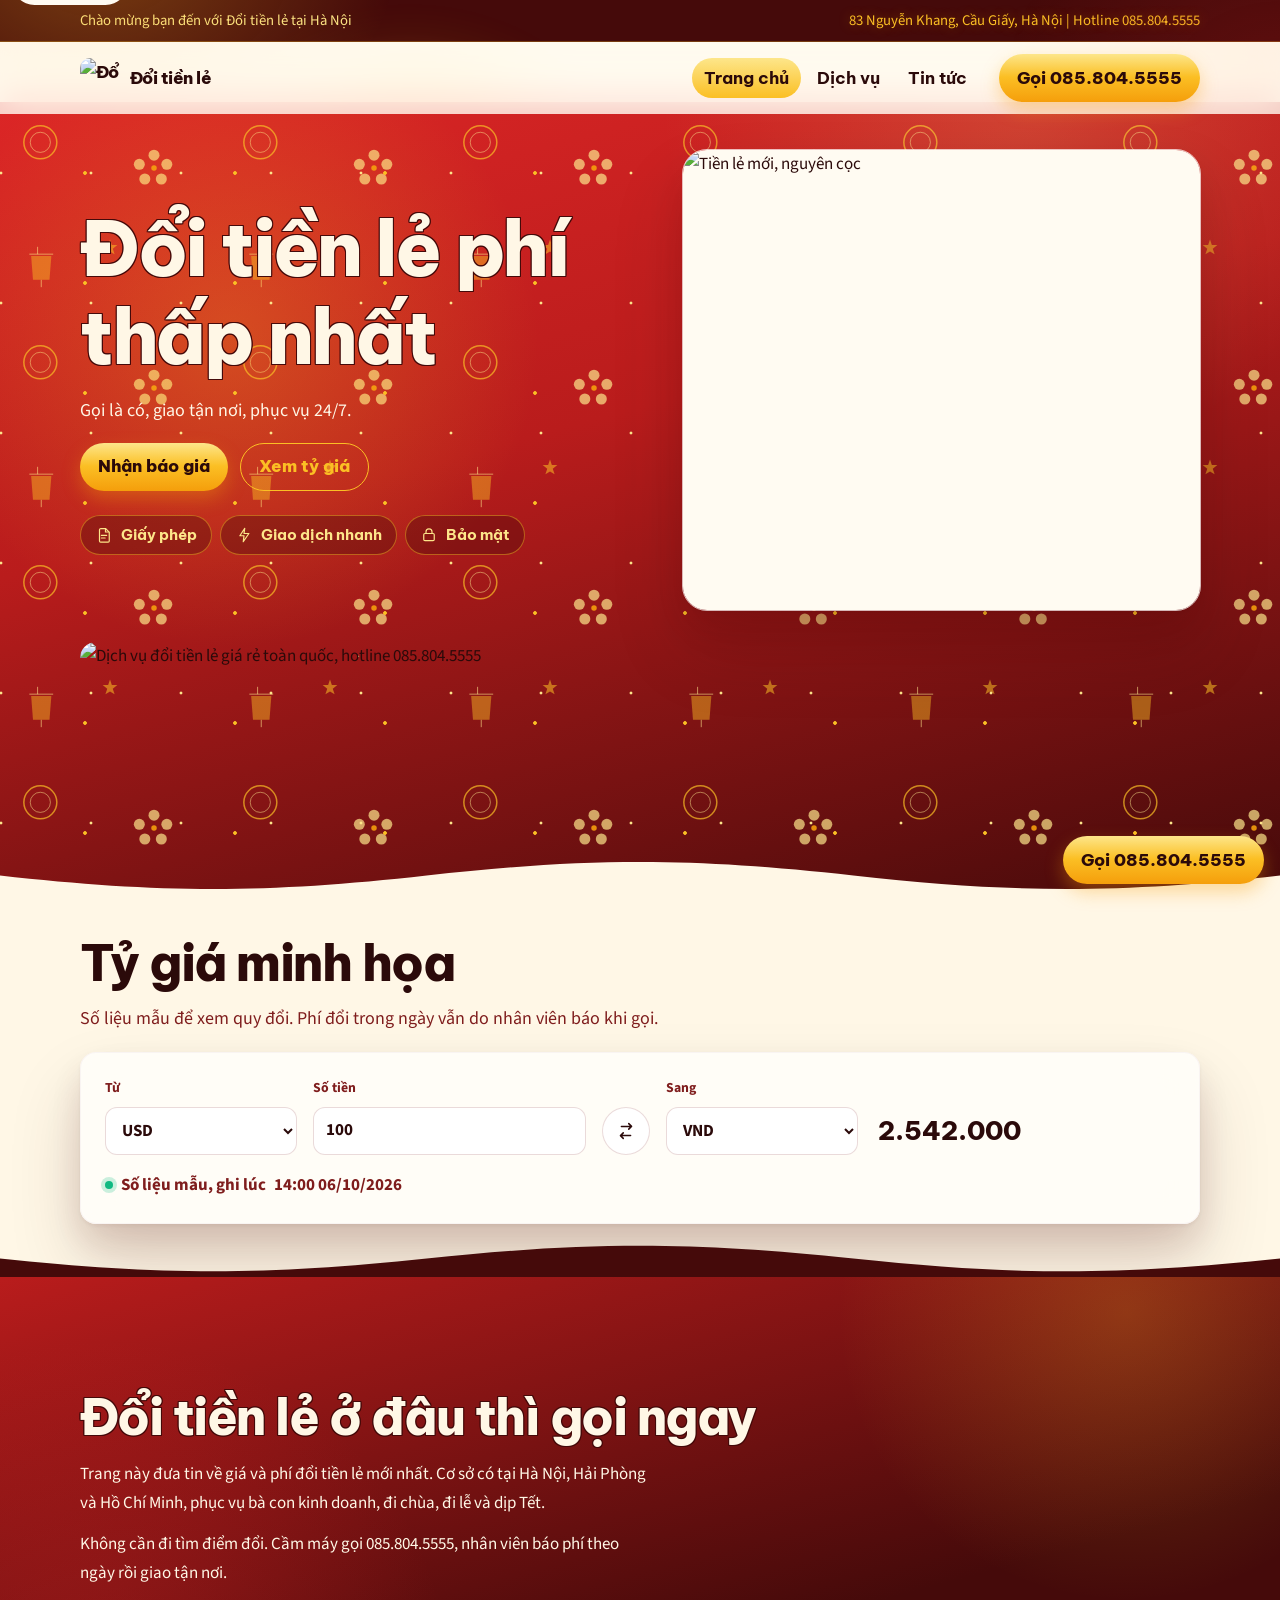
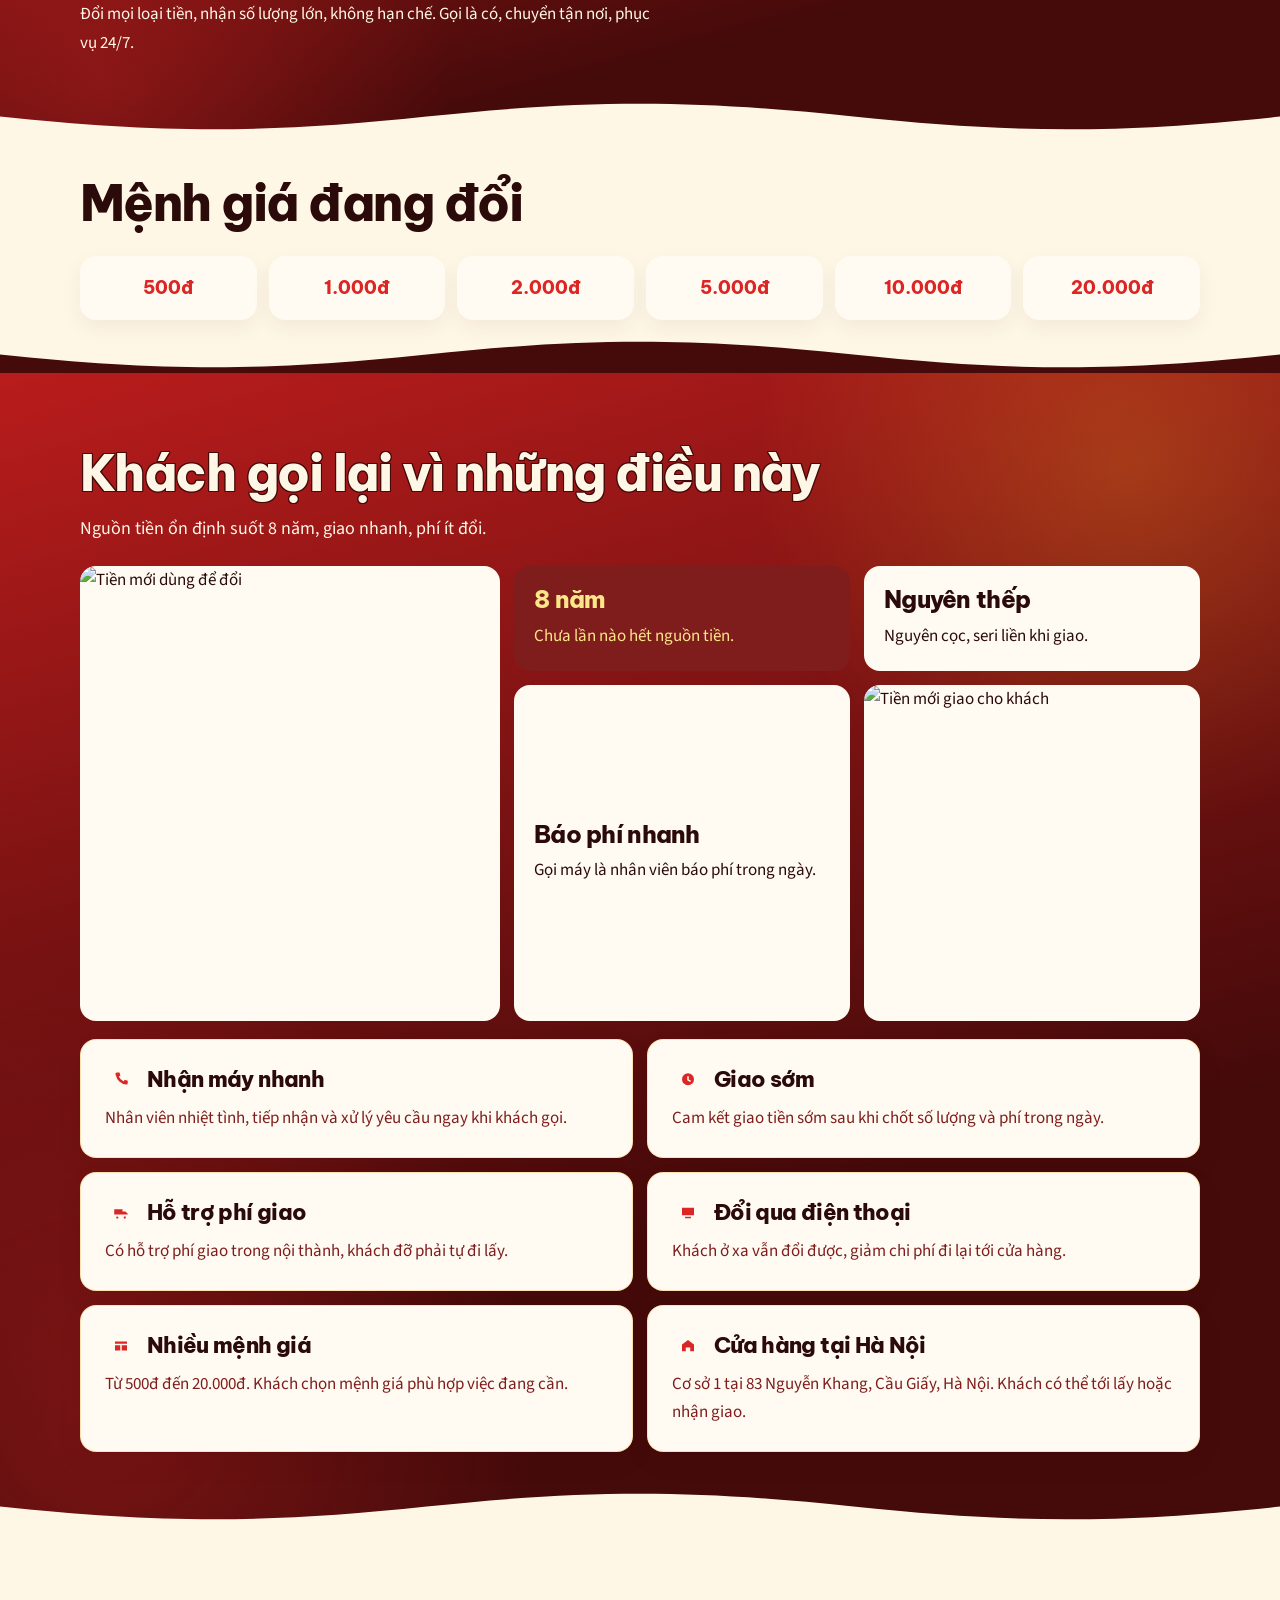
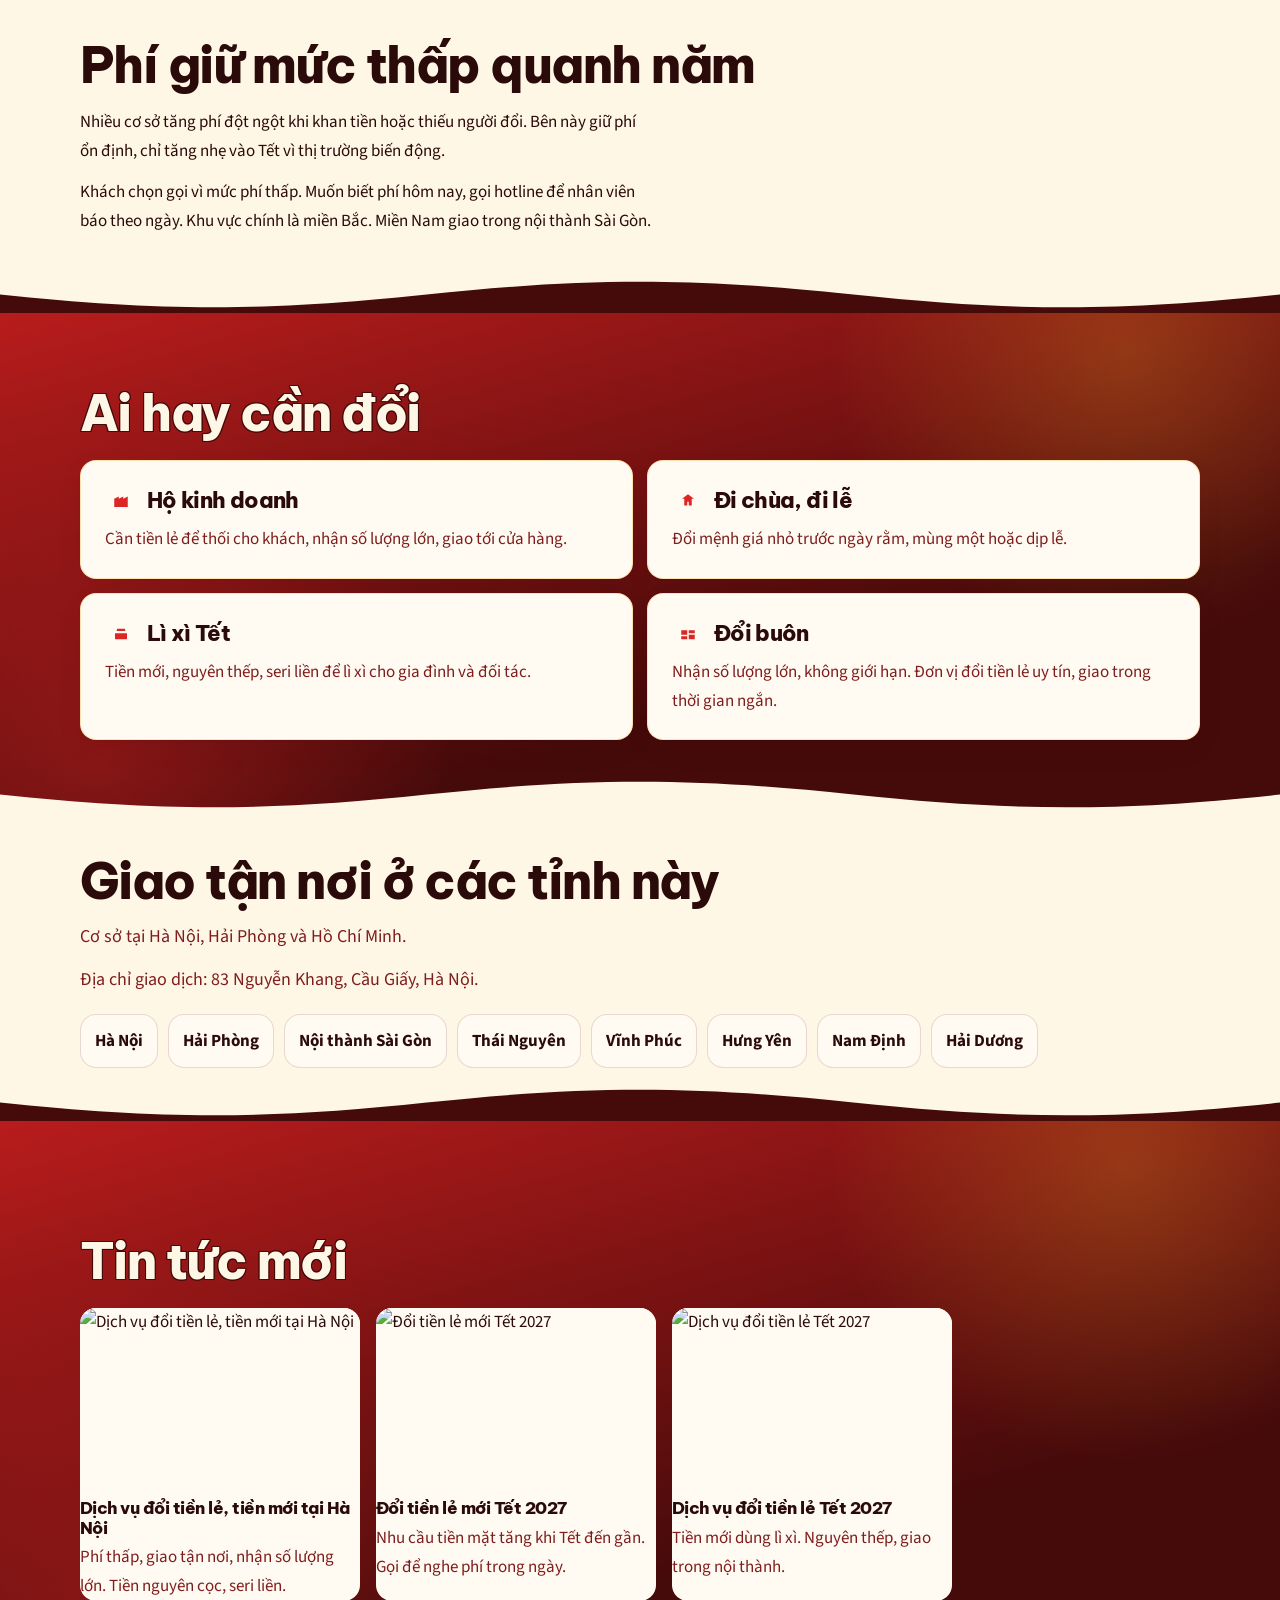
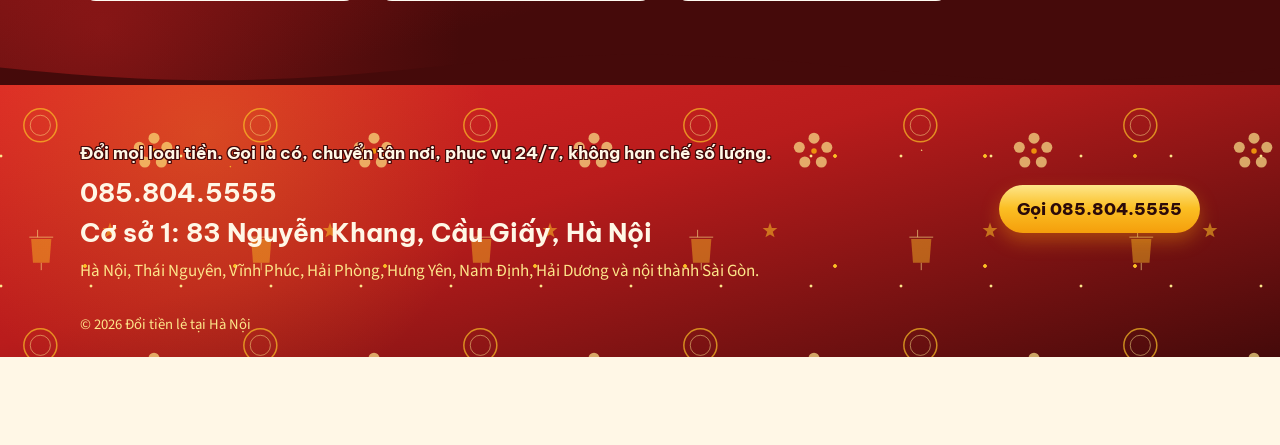
==== doitienle-theme/preview/index.html @ 13eedef1 "Publish a static demo that Vercel can open from the site root. Keep the current theme and drop old p" ====
<!DOCTYPE html>
<html lang="vi">
<head>
	<meta charset="UTF-8">
	<meta name="viewport" content="width=device-width, initial-scale=1">
	<title>Đổi tiền lẻ phí thấp nhất</title>
	<link rel="icon" href="https://doitienle.com/wp-content/uploads/cropped-doitienletaihaiphong-32x32.jpg">
	<link rel="stylesheet" href="../assets/css/main.css?v=16">
	<link rel="stylesheet" href="https://fonts.googleapis.com/css2?family=Be+Vietnam+Pro:wght@600;700;800&family=Source+Sans+3:wght@400;600;700&display=swap">
</head>
<body>
<a class="skip" href="#noi-dung">Đến nội dung</a>
<div class="glow" aria-hidden="true"></div>
<div class="top-info">
	<div class="wrap">
		<span>Chào mừng bạn đến với Đổi tiền lẻ tại Hà Nội</span>
		<span>83 Nguyễn Khang, Cầu Giấy, Hà Nội | Hotline 085.804.5555</span>
	</div>
</div>
<header class="site-head">
	<div class="head-inner wrap">
		<a class="logo" href="index.html"><img src="https://doitienle.com/wp-content/uploads/cropped-doitienletaihaiphong-192x192.jpg" width="40" height="40" alt="Đổi tiền lẻ"><span aria-hidden="true">Đổi tiền lẻ</span></a>
		<button class="nav-toggle" type="button" aria-expanded="false" aria-controls="menu-chinh">Mục</button>
		<ul id="menu-chinh" class="menu">
			<li><a href="index.html" aria-current="page">Trang chủ</a></li>
			<li><a href="dich-vu.html">Dịch vụ</a></li>
			<li><a href="tin-tuc.html">Tin tức</a></li>
		</ul>
		<a class="btn head-call" href="tel:0858045555">Gọi 085.804.5555</a>
	</div>
</header>
<main id="noi-dung">
	<section class="hero wrap">
		<span class="spark" aria-hidden="true"></span>
		<div class="hero-copy">
			<h1 class="hero-in hero-in-1"><span class="hero-grad">Đổi tiền lẻ phí thấp nhất</span></h1>
			<p class="hero-in hero-in-2">Gọi là có, giao tận nơi, phục vụ 24/7.</p>
			<div class="hero-actions hero-in hero-in-3">
				<a class="btn" href="tel:0858045555">Nhận báo giá</a>
				<a class="btn btn-line" href="#ty-gia">Xem tỷ giá</a>
			</div>
			<ul class="trust-row hero-in hero-in-4">
				<li>
					<svg viewBox="0 0 24 24" aria-hidden="true"><path d="M7 3.5h7.2L19 8.2V20a1.5 1.5 0 0 1-1.5 1.5h-10A1.5 1.5 0 0 1 6 20V5A1.5 1.5 0 0 1 7.5 3.5H7z" fill="none" stroke="currentColor" stroke-width="1.6"/><path d="M14 3.8V8h4.2M8.5 12.5h7M8.5 16h5" fill="none" stroke="currentColor" stroke-width="1.6" stroke-linecap="round"/></svg>
					Giấy phép
				</li>
				<li>
					<svg viewBox="0 0 24 24" aria-hidden="true"><path d="M13 3 6.5 13H12l-1 8 7.5-11H12l1-7z" fill="none" stroke="currentColor" stroke-width="1.6" stroke-linejoin="round"/></svg>
					Giao dịch nhanh
				</li>
				<li>
					<svg viewBox="0 0 24 24" aria-hidden="true"><rect x="5" y="10" width="14" height="9.5" rx="1.6" fill="none" stroke="currentColor" stroke-width="1.6"/><path d="M8 10V7.8a4 4 0 0 1 8 0V10" fill="none" stroke="currentColor" stroke-width="1.6"/></svg>
					Bảo mật
				</li>
			</ul>
		</div>
		<div class="hero-photo">
			<img src="https://doitienle.com/wp-content/uploads/doi-tien-le.jpg" width="800" height="600" alt="Tiền lẻ mới, nguyên cọc">
		</div>
		<div class="brand-banner">
			<img src="https://doitienle.com/wp-content/uploads/banner.png" width="1100" height="200" alt="Dịch vụ đổi tiền lẻ giá rẻ toàn quốc, hotline 085.804.5555">
		</div>
	</section>
	<section class="band band-tight to-ink" id="ty-gia" aria-labelledby="tieu-de-ty-gia">
		<div class="wrap">
			<h2 id="tieu-de-ty-gia">Tỷ giá minh họa</h2>
			<p class="lede">Số liệu mẫu để xem quy đổi. Phí đổi trong ngày vẫn do nhân viên báo khi gọi.</p>
			<div class="rate-card" data-rate-widget>
				<label class="rate-field">
					<span>Từ</span>
					<select data-rate-from aria-label="Loại tiền nguồn"></select>
				</label>
				<label class="rate-field">
					<span>Số tiền</span>
					<input data-rate-amount inputmode="decimal" value="100" autocomplete="off">
				</label>
				<button class="rate-swap" type="button" data-rate-swap aria-label="Hoán đổi chiều">
					<svg viewBox="0 0 24 24" aria-hidden="true"><path d="M7 7h11M15 4l3 3-3 3M17 17H6M9 14l-3 3 3 3" fill="none" stroke="currentColor" stroke-width="1.7" stroke-linecap="round" stroke-linejoin="round"/></svg>
				</button>
				<label class="rate-field">
					<span>Sang</span>
					<select data-rate-to aria-label="Loại tiền đích"></select>
				</label>
				<p class="rate-result" data-rate-result aria-live="polite">0</p>
				<p class="rate-meta">
					<span class="rate-dot" aria-hidden="true"></span>
					Số liệu mẫu, ghi lúc <time data-rate-time></time>
				</p>
			</div>
		</div>
	</section>
	<section class="band band-ink band-loose to-cream">
		<div class="wrap">
			<h2>Đổi tiền lẻ ở đâu thì gọi ngay</h2>
			<div class="info">
				<p>Trang này đưa tin về giá và phí đổi tiền lẻ mới nhất. Cơ sở có tại Hà Nội, Hải Phòng và Hồ Chí Minh, phục vụ bà con kinh doanh, đi chùa, đi lễ và dịp Tết.</p>
				<p>Không cần đi tìm điểm đổi. Cầm máy gọi 085.804.5555, nhân viên báo phí theo ngày rồi giao tận nơi.</p>
				<p>Đổi mọi loại tiền, nhận số lượng lớn, không hạn chế. Gọi là có, chuyển tận nơi, phục vụ 24/7.</p>
			</div>
		</div>
	</section>
	<section class="band band-tight to-ink" aria-labelledby="menh-gia">
		<div class="wrap">
			<h2 id="menh-gia">Mệnh giá đang đổi</h2>
			<div class="denom-row">
				<span class="chip">500đ</span>
				<span class="chip">1.000đ</span>
				<span class="chip">2.000đ</span>
				<span class="chip">5.000đ</span>
				<span class="chip">10.000đ</span>
				<span class="chip">20.000đ</span>
			</div>
		</div>
	</section>
	<section class="band band-ink to-cream">
		<div class="wrap">
			<h2>Khách gọi lại vì những điều này</h2>
			<p class="lede">Nguồn tiền ổn định suốt 8 năm, giao nhanh, phí ít đổi.</p>
			<div class="bento rise">
				<div class="tile tile-photo photo"><img src="https://doitienle.com/wp-content/uploads/1231321-1024x756.png" width="1024" height="756" alt="Tiền mới dùng để đổi"></div>
				<article class="tile tile-accent fact-a"><h3><span data-count="8">8</span> năm</h3><p>Chưa lần nào hết nguồn tiền.</p></article>
				<article class="tile fact-b"><h3>Nguyên thếp</h3><p>Nguyên cọc, seri liền khi giao.</p></article>
				<article class="tile fact-c"><h3>Báo phí nhanh</h3><p>Gọi máy là nhân viên báo phí trong ngày.</p></article>
				<div class="tile tile-photo shot"><img src="https://doitienle.com/wp-content/uploads/1.jpg" width="540" height="540" alt="Tiền mới giao cho khách"></div>
			</div>
			<div class="note-grid marks-a">
				<article>
					<h3>Nhận máy nhanh</h3>
					<p>Nhân viên nhiệt tình, tiếp nhận và xử lý yêu cầu ngay khi khách gọi.</p>
				</article>
				<article>
					<h3>Giao sớm</h3>
					<p>Cam kết giao tiền sớm sau khi chốt số lượng và phí trong ngày.</p>
				</article>
				<article>
					<h3>Hỗ trợ phí giao</h3>
					<p>Có hỗ trợ phí giao trong nội thành, khách đỡ phải tự đi lấy.</p>
				</article>
				<article>
					<h3>Đổi qua điện thoại</h3>
					<p>Khách ở xa vẫn đổi được, giảm chi phí đi lại tới cửa hàng.</p>
				</article>
				<article>
					<h3>Nhiều mệnh giá</h3>
					<p>Từ 500đ đến 20.000đ. Khách chọn mệnh giá phù hợp việc đang cần.</p>
				</article>
				<article>
					<h3>Cửa hàng tại Hà Nội</h3>
					<p>Cơ sở 1 tại 83 Nguyễn Khang, Cầu Giấy, Hà Nội. Khách có thể tới lấy hoặc nhận giao.</p>
				</article>
			</div>
		</div>
	</section>
	<section class="band band-loose to-ink">
		<div class="wrap">
			<h2>Phí giữ mức thấp quanh năm</h2>
			<div class="info">
				<p>Nhiều cơ sở tăng phí đột ngột khi khan tiền hoặc thiếu người đổi. Bên này giữ phí ổn định, chỉ tăng nhẹ vào Tết vì thị trường biến động.</p>
				<p>Khách chọn gọi vì mức phí thấp. Muốn biết phí hôm nay, gọi hotline để nhân viên báo theo ngày. Khu vực chính là miền Bắc. Miền Nam giao trong nội thành Sài Gòn.</p>
			</div>
		</div>
	</section>
	<section class="band band-ink to-cream">
		<div class="wrap">
			<h2>Ai hay cần đổi</h2>
			<div class="note-grid marks-b">
				<article>
					<h3>Hộ kinh doanh</h3>
					<p>Cần tiền lẻ để thối cho khách, nhận số lượng lớn, giao tới cửa hàng.</p>
				</article>
				<article>
					<h3>Đi chùa, đi lễ</h3>
					<p>Đổi mệnh giá nhỏ trước ngày rằm, mùng một hoặc dịp lễ.</p>
				</article>
				<article>
					<h3>Lì xì Tết</h3>
					<p>Tiền mới, nguyên thếp, seri liền để lì xì cho gia đình và đối tác.</p>
				</article>
				<article>
					<h3>Đổi buôn</h3>
					<p>Nhận số lượng lớn, không giới hạn. Đơn vị đổi tiền lẻ uy tín, giao trong thời gian ngắn.</p>
				</article>
			</div>
		</div>
	</section>
	<section class="band band-tight to-ink">
		<div class="wrap">
			<h2>Giao tận nơi ở các tỉnh này</h2>
			<p class="lede">Cơ sở tại Hà Nội, Hải Phòng và Hồ Chí Minh.</p>
			<p class="lede">Địa chỉ giao dịch: 83 Nguyễn Khang, Cầu Giấy, Hà Nội.</p>
			<div class="places rise">
				<span>Hà Nội</span><span>Hải Phòng</span><span>Nội thành Sài Gòn</span><span>Thái Nguyên</span><span>Vĩnh Phúc</span><span>Hưng Yên</span><span>Nam Định</span><span>Hải Dương</span>
			</div>
		</div>
	</section>
	<section class="band band-ink band-loose to-ink">
		<div class="wrap">
			<h2>Tin tức mới</h2>
			<div class="rail">
				<article class="story rise"><a class="story-hit" href="tin-tuc.html"><img src="https://doitienle.com/wp-content/uploads/1.jpg" alt="Dịch vụ đổi tiền lẻ, tiền mới tại Hà Nội"><div><h3>Dịch vụ đổi tiền lẻ, tiền mới tại Hà Nội</h3><p class="clamp">Phí thấp, giao tận nơi, nhận số lượng lớn. Tiền nguyên cọc, seri liền.</p></div></a></article>
				<article class="story rise"><a class="story-hit" href="tin-tuc.html"><img src="https://doitienle.com/wp-content/uploads/1231321-1024x756.png" alt="Đổi tiền lẻ mới Tết 2027"><div><h3>Đổi tiền lẻ mới Tết 2027</h3><p class="clamp">Nhu cầu tiền mặt tăng khi Tết đến gần. Gọi để nghe phí trong ngày.</p></div></a></article>
				<article class="story rise"><a class="story-hit" href="tin-tuc.html"><img src="https://doitienle.com/wp-content/uploads/471497846_122205551258080823_4124625874548649458_n.jpg" alt="Dịch vụ đổi tiền lẻ Tết 2027"><div><h3>Dịch vụ đổi tiền lẻ Tết 2027</h3><p class="clamp">Tiền mới dùng lì xì. Nguyên thếp, giao trong nội thành.</p></div></a></article>
			</div>
		</div>
	</section>
</main>
<footer class="site-foot">
	<span class="spark" aria-hidden="true"></span>
	<div class="wrap foot-grid">
		<div>
			<p class="foot-lead">Đổi mọi loại tiền. Gọi là có, chuyển tận nơi, phục vụ 24/7, không hạn chế số lượng.</p>
			<a class="contact-mark" href="tel:0858045555">085.804.5555</a>
			<p class="contact-mark">Cơ sở 1: 83 Nguyễn Khang, Cầu Giấy, Hà Nội</p>
			<p>Hà Nội, Thái Nguyên, Vĩnh Phúc, Hải Phòng, Hưng Yên, Nam Định, Hải Dương và nội thành Sài Gòn.</p>
		</div>
		<a class="btn" href="tel:0858045555">Gọi 085.804.5555</a>
	</div>
	<p class="copy wrap">© 2026 Đổi tiền lẻ tại Hà Nội</p>
</footer>
<a class="btn dock" href="tel:0858045555">Gọi 085.804.5555</a>
<script src="../assets/js/rates-mock.js?v=10"></script>
<script src="../assets/js/rates.js?v=10"></script>
<script src="../assets/js/theme.js?v=7"></script>
</body>
</html>
---- doitienle-theme/assets/css/main.css ----
/* Frosted header uses a web glass approximation, not Apple Liquid Glass. */
:root {
  --red: #DC2626;
  --red-dark: #B91C1C;
  --red-deep: #7F1D1D;
  --red-night: #450A0A;
  --gold-soft: #FDE68A;
  --gold: #FBBF24;
  --gold-deep: #F59E0B;
  --cream: #FFF7E6;
  --paper: #FFFBF2;
  --ink: #2B0A0A;
  --ok: #10B981;
  --bg: var(--cream);
  --bg-tint: var(--paper);
  --surface: var(--paper);
  --muted: var(--red-deep);
  --line: rgba(127, 29, 29, 0.16);
  --accent: var(--red);
  --accent-ink: var(--ink);
  --shadow: 0 1px 2px rgba(69, 10, 10, 0.06), 0 10px 24px rgba(69, 10, 10, 0.08);
  --shadow-lg: 0 2px 4px rgba(69, 10, 10, 0.06), 0 18px 36px rgba(69, 10, 10, 0.12), 0 40px 72px rgba(69, 10, 10, 0.16);
  --radius: 16px;
  --header: 72px;
  --sans: "Source Sans 3", "Segoe UI", sans-serif;
  --display: "Be Vietnam Pro", "Segoe UI", sans-serif;
  --motif: url("data:image/svg+xml,%3Csvg xmlns='http://www.w3.org/2000/svg' width='240' height='240' fill='none'%3E%3Ccircle cx='44' cy='44' r='18' stroke='%23FBBF24' stroke-opacity='.7' stroke-width='1.6'/%3E%3Ccircle cx='44' cy='44' r='11' stroke='%23FDE68A' stroke-opacity='.55'/%3E%3Ccircle cx='168' cy='58' r='6' fill='%23FDE68A' fill-opacity='.7'/%3E%3Ccircle cx='182' cy='68' r='6' fill='%23FDE68A' fill-opacity='.7'/%3E%3Ccircle cx='176' cy='84' r='6' fill='%23FDE68A' fill-opacity='.7'/%3E%3Ccircle cx='158' cy='84' r='6' fill='%23FDE68A' fill-opacity='.7'/%3E%3Ccircle cx='152' cy='68' r='6' fill='%23FDE68A' fill-opacity='.7'/%3E%3Ccircle cx='168' cy='72' r='3' fill='%23F59E0B' fill-opacity='.9'/%3E%3Cpath d='M34 168h22l-2 26H36z' fill='%23FBBF24' fill-opacity='.45'/%3E%3Cpath d='M32 166h26M41 158v8M45 194v8' stroke='%23FDE68A' stroke-opacity='.65'/%3E%3Cpath d='M120 150l2 6h6l-5 4 2 6-5-3-5 3 2-6-5-4h6z' fill='%23FBBF24' fill-opacity='.55'/%3E%3C/svg%3E");
  color-scheme: light;
}

@property --ring {
  syntax: "<angle>";
  initial-value: 0deg;
  inherits: false;
}

* { box-sizing: border-box; }
html { scroll-behavior: smooth; color-scheme: light; background: var(--cream); overflow-x: clip; }
body {
  margin: 0;
  padding-bottom: calc(88px + env(safe-area-inset-bottom));
  background-color: var(--bg);
  background-image:
    radial-gradient(ellipse 70% 45% at 0% -10%, rgba(220, 38, 38, 0.16), transparent 55%),
    radial-gradient(ellipse 50% 40% at 100% 0%, rgba(251, 191, 36, 0.2), transparent 48%),
    radial-gradient(ellipse 40% 30% at 70% 100%, rgba(127, 29, 29, 0.08), transparent 45%);
  background-attachment: fixed;
  color: var(--ink);
  font-family: var(--sans);
  font-size: 1.0625rem;
  line-height: 1.7;
}
img { max-width: 100%; height: auto; }
a { color: inherit; text-decoration: none; }
button, a { -webkit-tap-highlight-color: transparent; }
:focus-visible { outline: 2px solid var(--accent); outline-offset: 3px; }
h1, h2, h3, .logo, .btn, .menu a { font-family: var(--display); }
h1, h2, h3 { line-height: 1.15; letter-spacing: -0.03em; }
h1 { margin: 0; font-size: clamp(2.75rem, 6.2vw, 4.75rem); font-weight: 800; }
h2 { margin: 0; font-size: clamp(2rem, 4vw, 3.15rem); font-weight: 800; }
h3 { margin: 0; font-size: 1.5rem; font-weight: 800; }
p { margin: 0; }

.skip {
  position: absolute;
  left: 12px;
  top: -40px;
  z-index: 40;
  background: var(--surface);
  color: var(--ink);
  padding: 8px 12px;
  border-radius: 999px;
}
.skip:focus { top: 12px; }

.glow {
  position: fixed;
  inset: 0;
  z-index: 0;
  pointer-events: none;
  background:
    radial-gradient(420px 280px at 8% -4%, rgba(251, 191, 36, 0.28), transparent 70%),
    radial-gradient(380px 260px at 100% 8%, rgba(220, 38, 38, 0.16), transparent 72%);
}
.glow::after {
  content: "";
  position: absolute;
  width: 360px;
  height: 360px;
  left: 18%;
  top: 72px;
  border-radius: 50%;
  background: rgba(251, 191, 36, 0.35);
  filter: blur(36px);
  opacity: 0.85;
}

.wrap {
  width: min(1120px, calc(100% - 32px));
  margin-inline: auto;
}
main, .site-foot { position: relative; z-index: 1; }

.top-info {
  background: var(--red-night);
  border-bottom: 1px solid rgba(251, 191, 36, 0.28);
  color: var(--gold-soft);
  font-size: 0.92rem;
}
.top-info span:last-child { color: var(--gold); text-shadow: 0 0 12px rgba(251, 191, 36, 0.35); }
.top-info .wrap {
  display: flex;
  justify-content: space-between;
  gap: 12px;
  padding: 8px 0;
}
.site-head {
  position: sticky;
  top: 0;
  z-index: 20;
  height: var(--header);
  background: color-mix(in srgb, var(--paper) 78%, transparent);
  border-bottom: 1px solid transparent;
  backdrop-filter: blur(16px) saturate(1.2);
  transition: background-color 0.25s, box-shadow 0.25s, border-color 0.25s;
}
.site-head.is-scrolled {
  background: color-mix(in srgb, var(--paper) 92%, transparent);
  border-bottom-color: var(--line);
  box-shadow: 0 8px 24px rgba(18, 32, 51, 0.08);
}
.head-inner {
  position: relative;
  display: flex;
  align-items: center;
  gap: 12px;
  height: var(--header);
}
.logo { display: flex; align-items: center; gap: 10px; min-width: 0; color: inherit; font-weight: 800; letter-spacing: -0.03em; white-space: nowrap; }
.logo img, .logo .custom-logo { width: 40px; height: 40px; max-width: none; border-radius: 10px; object-fit: cover; }
.nav-toggle {
  display: none;
  border: 1px solid var(--line);
  background: var(--surface);
  color: var(--ink);
  font: inherit;
  font-weight: 700;
  border-radius: 999px;
  min-height: 44px;
  padding: 0 14px;
  cursor: pointer;
}
.menu {
  display: flex;
  align-items: center;
  gap: 4px;
  margin: 0 0 0 auto;
  padding: 0;
  list-style: none;
}
.menu a {
  display: inline-flex;
  align-items: center;
  min-height: 40px;
  padding: 0 12px;
  border-radius: 999px;
  font-weight: 700;
  transition: background-color 0.25s, color 0.25s;
}
.menu a[aria-current="page"] { background: linear-gradient(180deg, var(--gold-soft), var(--gold)); color: var(--ink); }
.menu a:hover { background: rgba(251, 191, 36, 0.18); }
.menu a[aria-current="page"]:hover { background: linear-gradient(180deg, var(--gold-soft), var(--gold)); }
.head-call { margin-left: 8px; }

.btn {
  display: inline-flex;
  align-items: center;
  justify-content: center;
  min-height: 48px;
  padding: 0 18px;
  border: 0;
  border-radius: 999px;
  background: linear-gradient(180deg, var(--gold-soft) 0%, var(--gold) 48%, var(--gold-deep) 100%);
  color: var(--ink);
  font-weight: 800;
  white-space: nowrap;
  box-shadow: 0 8px 18px rgba(245, 158, 11, 0.35);
  transition: transform 0.25s, box-shadow 0.25s;
}
.btn:hover {
  transform: translateY(-2px);
  box-shadow:
    0 0 0 6px rgba(251, 191, 36, 0.35),
    0 0 28px rgba(251, 191, 36, 0.72),
    0 14px 28px rgba(245, 158, 11, 0.45);
}
.btn:active { transform: scale(0.98); }
.text-link {
  color: var(--ink);
  font-weight: 800;
  text-decoration: underline;
  text-underline-offset: 3px;
  transition: color 0.25s;
}
.text-link:hover { color: var(--accent); }

.hero {
  position: relative;
  isolation: isolate;
  display: grid;
  grid-template-columns: minmax(0, 1.05fr) minmax(0, 0.95fr);
  gap: 32px;
  align-items: center;
  padding: 36px 0 48px;
}
.hero::before,
.hero::after {
  content: "";
  position: absolute;
  z-index: 0;
  top: -12px;
  bottom: 0;
  left: 50%;
  width: 100vw;
  transform: translateX(-50%);
  pointer-events: none;
}
.hero::before {
  background:
    radial-gradient(2px 2px at 12% 22%, var(--gold), transparent 60%),
    radial-gradient(2px 2px at 28% 70%, var(--gold-soft), transparent 60%),
    radial-gradient(1.5px 1.5px at 70% 18%, var(--gold), transparent 60%),
    radial-gradient(2px 2px at 84% 62%, var(--gold-soft), transparent 60%),
    radial-gradient(circle at 18% 30%, rgba(251, 191, 36, 0.28), transparent 26%),
    radial-gradient(circle at 80% 0%, rgba(253, 230, 138, 0.18), transparent 28%),
    var(--motif),
    linear-gradient(165deg, var(--red) 0%, var(--red-dark) 42%, var(--red-night) 100%);
  background-size: auto, auto, auto, auto, auto, auto, 220px 220px, auto;
}
.hero::after {
  z-index: 2;
  top: auto;
  bottom: -1px;
  height: 36px;
  background: var(--cream);
  -webkit-mask: url("data:image/svg+xml,%3Csvg xmlns='http://www.w3.org/2000/svg' viewBox='0 0 1440 48' preserveAspectRatio='none'%3E%3Cpath fill='black' d='M0 22c180 24 300 24 480 0s300-24 480 0 300 24 480 0v26H0z'/%3E%3C/svg%3E") center / 100% 100% no-repeat;
  mask: url("data:image/svg+xml,%3Csvg xmlns='http://www.w3.org/2000/svg' viewBox='0 0 1440 48' preserveAspectRatio='none'%3E%3Cpath fill='black' d='M0 22c180 24 300 24 480 0s300-24 480 0 300 24 480 0v26H0z'/%3E%3C/svg%3E") center / 100% 100% no-repeat;
  opacity: 1;
}
.hero > * { position: relative; z-index: 1; }
.hero-copy { display: grid; gap: 16px; justify-items: start; }
.hero-grad,
.band-ink h2,
.site-foot .foot-lead {
  color: var(--cream);
  -webkit-text-stroke: 1px var(--red-night);
  paint-order: stroke fill;
  text-shadow:
    -1px -1px 0 var(--red-night),
    0 -1px 0 var(--red-night),
    1px -1px 0 var(--red-night),
    -1px 0 0 var(--red-night),
    1px 0 0 var(--red-night),
    -1px 1px 0 var(--red-night),
    0 1px 0 var(--red-night),
    1px 1px 0 var(--red-night);
}
.hero-copy p { max-width: 34ch; color: var(--cream); font-size: 1.125rem; }
.hero-actions { display: flex; flex-wrap: wrap; gap: 12px; }
.btn-line {
  background: transparent;
  color: var(--gold);
  border: 1px solid var(--gold);
  box-shadow: none;
}
.btn-line:hover {
  color: var(--ink);
  border-color: var(--gold);
  background: linear-gradient(180deg, var(--gold-soft), var(--gold));
  box-shadow: 0 0 22px rgba(251, 191, 36, 0.55);
}
.trust-row {
  display: flex;
  flex-wrap: wrap;
  gap: 8px;
  margin: 8px 0 0;
  padding: 0;
  list-style: none;
}
.trust-row li {
  display: inline-flex;
  align-items: center;
  gap: 8px;
  min-height: 40px;
  padding: 0 14px;
  border-radius: 999px;
  background: rgba(69, 10, 10, 0.35);
  border: 1px solid rgba(251, 191, 36, 0.45);
  color: var(--gold-soft);
  font-family: var(--display);
  font-size: 0.92rem;
  font-weight: 700;
}
.trust-row svg { width: 18px; height: 18px; flex: none; }
.hero-photo {
  overflow: hidden;
  border-radius: 24px;
  box-shadow: var(--shadow-lg);
  background: var(--surface);
  outline: 1px solid rgba(255, 255, 255, 0.7);
}
.hero-photo img { display: block; width: 100%; height: min(460px, calc(100dvh - 180px)); object-fit: cover; }
.brand-banner { grid-column: 1 / -1; }
.brand-banner img { display: block; width: 100%; height: auto; border-radius: var(--radius); }

.band { position: relative; padding: 72px 0; background: var(--cream); color: var(--ink); }
.band-tight { padding: 40px 0 28px; }
.band-tight.to-ink,
.band-tight.to-cream { padding-bottom: 52px; }
.band-loose { padding: 112px 0 76px; }
.band-tint { background: var(--paper); }
.band-ink {
  z-index: 1;
  color: var(--cream);
  background:
    radial-gradient(circle at 88% 8%, rgba(251, 191, 36, 0.22), transparent 24%),
    radial-gradient(circle at 8% 90%, rgba(220, 38, 38, 0.35), transparent 28%),
    linear-gradient(165deg, var(--red-dark), var(--red-night) 70%);
}
.band-ink .lede,
.band-ink .info p,
.band-ink .split > div > p,
.band-ink .reasons p { color: var(--cream); }
.to-ink { --wave: var(--red-night); }
.to-cream { --wave: var(--cream); }
.band::after {
  content: "";
  position: absolute;
  left: 0;
  right: 0;
  bottom: -1px;
  z-index: 2;
  height: 34px;
  background: var(--wave, transparent);
  pointer-events: none;
  -webkit-mask: url("data:image/svg+xml,%3Csvg xmlns='http://www.w3.org/2000/svg' viewBox='0 0 1440 48' preserveAspectRatio='none'%3E%3Cpath fill='black' d='M0 22c180 24 300 24 480 0s300-24 480 0 300 24 480 0v26H0z'/%3E%3C/svg%3E") center / 100% 100% no-repeat;
  mask: url("data:image/svg+xml,%3Csvg xmlns='http://www.w3.org/2000/svg' viewBox='0 0 1440 48' preserveAspectRatio='none'%3E%3Cpath fill='black' d='M0 22c180 24 300 24 480 0s300-24 480 0 300 24 480 0v26H0z'/%3E%3C/svg%3E") center / 100% 100% no-repeat;
}
.band-ink .lede,
.band-ink .info p { color: var(--cream); }
.band-ink .note-grid article,
.band-ink .story,
.band-ink .tile:not(.tile-accent) { color: var(--ink); }
.band-ink .note-grid p { color: var(--muted); }
.lede { max-width: 68ch; margin-top: 12px; color: var(--muted); font-size: 1.125rem; }
.info { display: grid; gap: 12px; max-width: 72ch; margin-top: 14px; }
.info p { color: var(--ink); }
.note-grid {
  display: grid;
  grid-template-columns: 1fr 1fr;
  gap: 14px;
  margin-top: 18px;
}
.note-grid article,
.chip,
.tile:not(.tile-photo),
.rate-card,
.story {
  position: relative;
  background: var(--paper);
}
.note-grid article {
  border: 1px solid rgba(245, 158, 11, 0.28);
  border-radius: var(--radius);
  padding: 24px;
  box-shadow: var(--shadow);
}
.note-grid article::after,
.chip::after,
.tile:not(.tile-photo)::after,
.rate-card::after,
.story::after,
.denoms article::after {
  content: "";
  position: absolute;
  inset: 0;
  padding: 2px;
  border-radius: inherit;
  background: conic-gradient(from var(--ring), var(--gold), var(--red), var(--gold-soft), var(--red-dark), var(--gold));
  -webkit-mask: linear-gradient(#fff 0 0) content-box, linear-gradient(#fff 0 0);
  -webkit-mask-composite: xor;
  mask: linear-gradient(#fff 0 0) content-box, linear-gradient(#fff 0 0);
  mask-composite: exclude;
  opacity: 0;
  pointer-events: none;
  transition: opacity 0.25s;
}
.note-grid h3 { display: flex; align-items: center; gap: 10px; font-size: 1.35rem; margin-bottom: 8px; }
.note-grid h3::before {
  content: "";
  width: 32px;
  height: 32px;
  flex: none;
  background-color: var(--accent);
  -webkit-mask: var(--ico) center / 18px 18px no-repeat;
  mask: var(--ico) center / 18px 18px no-repeat;
}
.marks-a article:nth-child(1) h3::before { --ico: url("data:image/svg+xml,%3Csvg xmlns='http://www.w3.org/2000/svg' viewBox='0 0 24 24'%3E%3Cpath fill='black' d='M7 2h3l1.2 4.2-2.1 1.2a12 12 0 0 0 6.5 6.5l1.2-2.1L21 13v3a2 2 0 0 1-2.2 2A16 16 0 0 1 5 5.2 2 2 0 0 1 7 2z'/%3E%3C/svg%3E"); }
.marks-a article:nth-child(2) h3::before { --ico: url("data:image/svg+xml,%3Csvg xmlns='http://www.w3.org/2000/svg' viewBox='0 0 24 24'%3E%3Cpath fill='black' d='M12 3a8 8 0 1 0 .01 16A8 8 0 0 0 12 3zm1 4v4.2l3 1.8-1 1.6-4-2.4V7h2z'/%3E%3C/svg%3E"); }
.marks-a article:nth-child(3) h3::before { --ico: url("data:image/svg+xml,%3Csvg xmlns='http://www.w3.org/2000/svg' viewBox='0 0 24 24'%3E%3Cpath fill='black' d='M3 7h11v7H3zM14 10h4l3 3v1h-7zM7 16.5a1.5 1.5 0 1 0 0 3 1.5 1.5 0 0 0 0-3zm10 0a1.5 1.5 0 1 0 .01 3 1.5 1.5 0 0 0-.01-3z'/%3E%3C/svg%3E"); }
.marks-a article:nth-child(4) h3::before { --ico: url("data:image/svg+xml,%3Csvg xmlns='http://www.w3.org/2000/svg' viewBox='0 0 24 24'%3E%3Cpath fill='black' d='M4 5h16v10H4zM8 17h8v2H8z'/%3E%3C/svg%3E"); }
.marks-a article:nth-child(5) h3::before { --ico: url("data:image/svg+xml,%3Csvg xmlns='http://www.w3.org/2000/svg' viewBox='0 0 24 24'%3E%3Cpath fill='black' d='M4 6h16v3H4zm0 5h7v7H4zm9 0h7v7h-7z'/%3E%3C/svg%3E"); }
.marks-a article:nth-child(6) h3::before { --ico: url("data:image/svg+xml,%3Csvg xmlns='http://www.w3.org/2000/svg' viewBox='0 0 24 24'%3E%3Cpath fill='black' d='M4 10 12 4l8 6v9H4zm5 9h6v-5H9z'/%3E%3C/svg%3E"); }
.marks-b article:nth-child(1) h3::before { --ico: url("data:image/svg+xml,%3Csvg xmlns='http://www.w3.org/2000/svg' viewBox='0 0 24 24'%3E%3Cpath fill='black' d='M3 20V9l6-3v3l6-3v3l6-3v14z'/%3E%3C/svg%3E"); }
.marks-b article:nth-child(2) h3::before { --ico: url("data:image/svg+xml,%3Csvg xmlns='http://www.w3.org/2000/svg' viewBox='0 0 24 24'%3E%3Cpath fill='black' d='M12 3 4 9h3v9h4v-5h2v5h4V9h3z'/%3E%3C/svg%3E"); }
.marks-b article:nth-child(3) h3::before { --ico: url("data:image/svg+xml,%3Csvg xmlns='http://www.w3.org/2000/svg' viewBox='0 0 24 24'%3E%3Cpath fill='black' d='M4 11h16v8H4zm2-3h12l-1-3H7z'/%3E%3C/svg%3E"); }
.marks-b article:nth-child(4) h3::before { --ico: url("data:image/svg+xml,%3Csvg xmlns='http://www.w3.org/2000/svg' viewBox='0 0 24 24'%3E%3Cpath fill='black' d='M3 7h8v6H3zm10 0h8v4h-8zM3 15h8v4H3zm10-2h8v6h-8z'/%3E%3C/svg%3E"); }
.note-grid p { color: var(--muted); }
.denom-note { display: block; margin-top: 8px; color: var(--muted); font-size: 0.95rem; font-weight: 600; }
.story-copy { display: grid; gap: 8px; margin-top: 8px; }
.story-copy p { color: var(--ink); }

#menh-gia { scroll-margin-top: calc(var(--header) + 16px); }
.denom-row {
  display: grid;
  grid-template-columns: repeat(6, minmax(0, 1fr));
  gap: 12px;
  margin-top: 24px;
}
.marquee {
  overflow: hidden;
  margin-top: 24px;
  -webkit-mask-image: linear-gradient(90deg, transparent, #000 8%, #000 92%, transparent);
  mask-image: linear-gradient(90deg, transparent, #000 8%, #000 92%, transparent);
}
.marquee-track, .marquee-group { display: flex; gap: 12px; }
.marquee-track { width: max-content; }
.chip {
  display: flex;
  align-items: center;
  justify-content: center;
  min-height: 64px;
  padding: 12px 8px;
  border-radius: var(--radius);
  background: var(--surface);
  color: var(--accent);
  font-family: var(--display);
  font-size: 1.15rem;
  font-weight: 800;
  text-align: center;
  box-shadow: 0 8px 20px color-mix(in srgb, var(--ink) 6%, transparent);
}

.bento {
  display: grid;
  grid-template-columns: 1.25fr 1fr 1fr;
  grid-template-areas:
    "photo facta factb"
    "photo factc shot";
  gap: 14px;
  margin-top: 22px;
}
.photo { grid-area: photo; }
.fact-a { grid-area: facta; }
.fact-b { grid-area: factb; }
.fact-c { grid-area: factc; }
.shot { grid-area: shot; }
.tile {
  border-radius: var(--radius);
  background: var(--surface);
  overflow: hidden;
  transition: box-shadow 0.25s;
}
.tile:not(.tile-photo):hover { box-shadow: var(--shadow); }
.tile-photo { min-height: 220px; }
.tile-photo img { width: 100%; height: 100%; object-fit: cover; display: block; min-height: 220px; transition: transform 0.3s; }
.tile:not(.tile-photo) { padding: 20px; display: flex; flex-direction: column; justify-content: center; gap: 8px; }
.tile.tile-accent { background: var(--red-deep); color: var(--gold-soft); }
.tile.tile-accent p { color: var(--gold-soft); }

.places { display: flex; flex-wrap: wrap; gap: 10px; margin-top: 18px; }
.places span {
  padding: 12px 14px;
  border-radius: var(--radius);
  background: var(--surface);
  border: 1px solid var(--line);
  font-weight: 700;
}

.rail {
  display: flex;
  gap: 16px;
  margin-top: 18px;
  overflow-x: auto;
  scroll-snap-type: x mandatory;
  padding-bottom: 8px;
}
.rail .story { flex: 0 0 min(280px, 78%); scroll-snap-align: start; }
.story { transition: box-shadow 0.25s; border-radius: var(--radius); }
.story:hover { box-shadow: var(--shadow); }
.story-hit { color: inherit; }
.rail .story-hit { display: grid; gap: 10px; }
.rail img, .story img {
  width: 100%;
  height: 180px;
  object-fit: cover;
  border-radius: var(--radius);
  background: var(--surface);
}
.story h3 { font-size: 1.05rem; }
.story time, .article time { display: block; margin-top: 6px; color: var(--muted); font-size: 0.92rem; }
.clamp {
  display: -webkit-box;
  -webkit-line-clamp: 2;
  -webkit-box-orient: vertical;
  overflow: hidden;
  margin-top: 6px;
  color: var(--muted);
}

.page-head { display: grid; gap: 14px; justify-items: start; padding: 32px 0 8px; }
.page-head p { max-width: 68ch; color: var(--muted); }
.denoms {
  display: flex;
  gap: 12px;
  margin-top: 18px;
  overflow-x: auto;
  scroll-snap-type: x mandatory;
  padding-bottom: 8px;
}
.denoms article {
  position: relative;
  flex: 0 0 auto;
  min-width: 168px;
  scroll-snap-align: start;
  padding: 22px 16px;
  border-radius: var(--radius);
  border: 1px solid var(--line);
  border-top: 4px solid var(--accent);
  background: var(--surface);
  font-size: 1.7rem;
  transition: box-shadow 0.25s;
}
.denoms article:hover { box-shadow: var(--shadow); }
.split {
  display: grid;
  grid-template-columns: minmax(0, 0.9fr) minmax(0, 1.1fr);
  gap: 28px;
  align-items: center;
}
.split .hero-photo img { height: min(420px, 70vw); }
.split p { margin-top: 10px; color: var(--muted); }
.reasons {
  display: grid;
  grid-template-columns: 1fr 1fr;
  gap: 16px 28px;
  margin-top: 18px;
}
.reasons p { margin: 0; color: var(--ink); font-weight: 700; }
.band-ink .reasons p,
.band-ink .split > div > p { color: var(--gold-soft); }

.news-stack { display: grid; gap: 22px; }
.story-lead .story-hit,
.story-row .story-hit { display: grid; align-items: start; }
.story-lead .story-hit { grid-template-columns: minmax(0, 1.15fr) minmax(0, 0.85fr); gap: 22px; }
.story-lead img { height: min(360px, 52vw); }
.story-row .story-hit { grid-template-columns: 200px minmax(0, 1fr); gap: 16px; }
.story-row img { height: 160px; object-fit: cover; }

.article { padding: 32px 0 16px; display: grid; gap: 14px; justify-items: start; }
.article h1 { max-width: 18ch; }
.content-post { max-width: 68ch; display: grid; gap: 12px; }
.content-post p, .content-post li { color: var(--ink); }
.content-post a { color: var(--accent); text-decoration: underline; text-underline-offset: 3px; }
.content-post img { border-radius: var(--radius); }
.article-photo { width: min(100%, 760px); }
.action-row { display: flex; flex-wrap: wrap; gap: 16px; align-items: center; }
.empty { color: var(--muted); }

.pager { display: flex; flex-wrap: wrap; gap: 8px; margin-top: 28px; }
.pager a, .pager span {
  min-width: 40px;
  min-height: 40px;
  display: inline-flex;
  align-items: center;
  justify-content: center;
  padding: 0 12px;
  border-radius: 999px;
  background: var(--surface);
  color: var(--ink);
}
.pager .current { background: linear-gradient(180deg, var(--gold-soft), var(--gold)); color: var(--ink); }

.site-foot {
  position: relative;
  overflow: hidden;
  color: var(--gold-soft);
  background:
    radial-gradient(2px 2px at 18% 30%, var(--gold), transparent 60%),
    radial-gradient(2px 2px at 72% 24%, var(--gold-soft), transparent 60%),
    radial-gradient(circle at 16% 18%, rgba(251, 191, 36, 0.24), transparent 26%),
    var(--motif),
    linear-gradient(165deg, var(--red) 0%, var(--red-dark) 42%, var(--red-night) 100%);
  background-size: auto, auto, auto, 220px 220px, auto;
}
.site-foot .wrap { position: relative; z-index: 1; }
.spark {
  position: absolute;
  inset: 0;
  z-index: 0;
  pointer-events: none;
  background-image:
    radial-gradient(circle, #FBBF24 0 1.5px, transparent 2.2px),
    radial-gradient(circle, #FDE68A 0 1px, transparent 1.8px);
  background-size: 150px 110px, 90px 130px;
  background-position: 10px 16px, 46px 6px;
}
.hero > .spark {
  top: -12px;
  left: 50%;
  width: 100vw;
  transform: translateX(-50%);
}
.foot-grid {
  display: grid;
  grid-template-columns: minmax(0, 1fr) auto;
  gap: 24px;
  align-items: center;
  padding: 48px 0 12px;
}
.foot-lead { font-family: var(--display); font-weight: 700; margin-bottom: 8px; }
.site-foot p { margin-top: 6px; color: var(--gold-soft); }
.site-foot .contact-mark {
  display: block;
  margin-top: 6px;
  color: var(--cream);
  font-family: var(--display);
  font-weight: 700;
  font-size: clamp(1.2rem, 2vw, 1.6rem);
  line-height: 1.35;
  letter-spacing: 0;
  text-shadow: none;
}
a.contact-mark:hover { color: var(--gold-soft); }
.copy { padding: 8px 0 20px; color: var(--gold-soft); font-size: 0.92rem; }

.dock {
  position: fixed;
  z-index: 30;
  right: 16px;
  bottom: calc(16px + env(safe-area-inset-bottom));
}

.read-bar {
  position: fixed;
  top: 0;
  left: 0;
  right: 0;
  z-index: 40;
  height: 3px;
  pointer-events: none;
}
.read-bar span {
  display: block;
  height: 100%;
  background: var(--gold);
  transform: scaleX(0);
  transform-origin: left center;
}
.toc {
  width: min(100%, 68ch);
  display: grid;
  gap: 8px;
  padding: 16px;
  border-radius: var(--radius);
  background: var(--surface);
  border: 1px solid var(--line);
}
.toc[hidden] { display: none; }
.toc ul { margin: 0; padding: 0; list-style: none; display: grid; gap: 8px; }
.toc a { font-weight: 700; transition: color 0.25s; }
.toc a:hover, .toc a[aria-current="true"] { color: var(--accent); }

.rate-card {
  display: grid;
  grid-template-columns: minmax(88px, 0.7fr) minmax(120px, 1fr) auto minmax(88px, 0.7fr) minmax(140px, 1.1fr);
  gap: 12px 16px;
  align-items: end;
  margin-top: 18px;
  padding: 24px;
  border-radius: var(--radius);
  border: 1px solid color-mix(in srgb, #fff 70%, var(--line));
  background: color-mix(in srgb, #fff 72%, transparent);
  box-shadow: var(--shadow-lg);
  backdrop-filter: blur(18px) saturate(1.35);
}
.rate-field { display: grid; gap: 6px; min-width: 0; }
.rate-field span { color: var(--muted); font-size: 0.86rem; font-weight: 700; }
.rate-field select,
.rate-field input {
  width: 100%;
  min-height: 48px;
  padding: 0 12px;
  border: 1px solid var(--line);
  border-radius: 12px;
  background: #fff;
  color: var(--ink);
  font: inherit;
  font-weight: 700;
  transition: border-color 0.25s, box-shadow 0.25s;
}
.rate-field select:focus,
.rate-field input:focus {
  outline: none;
  border-color: var(--accent);
  box-shadow: 0 0 0 3px color-mix(in srgb, var(--accent) 18%, transparent);
}
.rate-swap {
  width: 48px;
  height: 48px;
  display: inline-flex;
  align-items: center;
  justify-content: center;
  border: 1px solid var(--line);
  border-radius: 999px;
  background: #fff;
  color: var(--ink);
  cursor: pointer;
  transition: transform 0.3s, border-color 0.25s, color 0.25s;
}
.rate-swap svg { width: 22px; height: 22px; }
.rate-swap:hover { color: var(--accent); border-color: var(--accent); }
.rate-result {
  min-height: 48px;
  display: flex;
  align-items: center;
  margin: 0;
  padding: 0 4px;
  color: var(--ink);
  font-family: var(--display);
  font-size: clamp(1.35rem, 2vw, 1.75rem);
  font-weight: 800;
  font-variant-numeric: tabular-nums;
}
.rate-meta {
  grid-column: 1 / -1;
  display: flex;
  align-items: center;
  gap: 8px;
  margin: 4px 0 0;
  color: var(--muted);
  font-weight: 700;
}
.rate-dot {
  width: 8px;
  height: 8px;
  border-radius: 999px;
  background: var(--ok);
  box-shadow: 0 0 0 4px rgba(16, 185, 129, 0.22);
}

@media (prefers-reduced-motion: no-preference) {
  .glow { animation: wash 18s ease-in-out infinite alternate; }
  .glow::after { animation: drift 14s ease-in-out infinite alternate; }
  .hero::before { animation: sheen 14s ease-in-out infinite; }
  .hero-in { animation: rise 0.7s cubic-bezier(0.16, 1, 0.3, 1) both; }
  .hero-in-1 { animation-delay: 0.05s; }
  .hero-in-2 { animation-delay: 0.2s; }
  .hero-in-3 { animation-delay: 0.36s; }
  .hero-in-4 { animation-delay: 0.52s; }
  .hero-photo img { animation: ken 18s ease-in-out infinite alternate; }
  .marquee-track { animation: ticker 42s linear infinite; }
  .marquee:hover .marquee-track { animation-play-state: paused; }
  .note-grid article, .denoms article, .tile:not(.tile-photo), .story { transition: transform 0.25s, box-shadow 0.25s; }
  .note-grid article:hover, .denoms article:hover, .tile:not(.tile-photo):hover, .story:hover { transform: translateY(-4px); }
  .tile-photo:hover img, .story a:hover img, .story .story-hit:hover img { transform: scale(1.04); }
  .story img, .tile-photo img { transition: transform 0.3s; }
  .dock { animation: nudge 2.8s ease-in-out infinite; }
  .rate-dot { animation: blink 1.6s ease-in-out infinite; }
  .spark { animation: twinkle 2.4s ease-in-out infinite; }
  .note-grid article:hover::after,
  .chip:hover::after,
  .tile:not(.tile-photo):hover::after,
  .rate-card:hover::after,
  .story:hover::after,
  .denoms article:hover::after {
    opacity: 1;
    animation: spin-ring 2.6s linear infinite;
  }
  .rise.is-wait { opacity: 0; transform: translateY(16px); }
  .rise.is-in { opacity: 1; transform: none; transition: opacity 0.3s, transform 0.3s; }
}

@keyframes wash { to { transform: translate3d(0, 18px, 0); } }
@keyframes drift { to { transform: translate3d(36px, 24px, 0); } }
@keyframes ken { to { transform: scale(1.06); } }
@keyframes ticker { to { transform: translateX(-50%); } }
@keyframes nudge {
  0%, 100% { transform: translateY(0); }
  50% { transform: translateY(-4px); }
}
@keyframes rise {
  from { opacity: 0; transform: translateY(16px); }
  to { opacity: 1; transform: none; }
}
@keyframes sheen {
  0%, 100% { background-position: 0% 50%; }
  50% { background-position: 100% 50%; }
}
@keyframes blink {
  0%, 100% { opacity: 1; }
  50% { opacity: 0.35; }
}
@keyframes twinkle {
  0%, 100% { opacity: 0.95; }
  50% { opacity: 0.28; }
}
@keyframes spin-ring { to { --ring: 360deg; } }

@media (prefers-reduced-motion: reduce) {
  .marquee-track { flex-wrap: wrap; width: auto; }
  .marquee { overflow: visible; padding: 0 16px; mask-image: none; -webkit-mask-image: none; }
  .marquee-group[aria-hidden="true"] { display: none; }
  .hero-photo img { height: auto; max-height: 420px; }
  .glow::after { display: none; }
}

@media (prefers-reduced-transparency: reduce) {
  .site-head { background: var(--bg); backdrop-filter: none; }
  .rate-card { background: #fff; backdrop-filter: none; }
}

@media (max-width: 859px) {
  .nav-toggle { display: inline-flex; margin-left: auto; }
  .menu {
    display: none;
    position: absolute;
    top: 100%;
    left: 0;
    right: 0;
    margin: 0;
    padding: 8px;
    flex-direction: column;
    align-items: stretch;
    background: var(--surface);
    border-bottom: 1px solid var(--line);
  }
  .menu.is-open { display: flex; }
  .menu a { min-height: 44px; }
}

@media (max-width: 767px) {
  .wrap { width: calc(100% - 32px); }
  .hero, .split, .foot-grid, .story-lead .story-hit, .story-row .story-hit, .reasons, .bento, .note-grid {
    grid-template-columns: 1fr;
    grid-template-areas: none;
  }
  .top-info .wrap { flex-direction: column; gap: 2px; }
  .bento { grid-template-areas: "photo" "facta" "factb" "factc" "shot"; }
  .photo, .fact-a, .fact-b, .fact-c, .shot { grid-area: auto; }
  .hero { padding-top: 24px; }
  .hero-actions { display: grid; width: 100%; }
  .hero-actions .btn { width: 100%; }
  .rate-card { grid-template-columns: 1fr; }
  .rate-swap { justify-self: center; }
  .denom-row { grid-template-columns: repeat(3, minmax(0, 1fr)); }
  .hero-photo img, .story-lead img { height: 220px; }
  .story-row img { height: 180px; }
  .dock { left: 16px; right: 16px; }
}

@media (max-width: 420px) {
  .logo span { position: absolute; width: 1px; height: 1px; overflow: hidden; clip: rect(0 0 0 0); }
  .denom-row { grid-template-columns: repeat(2, minmax(0, 1fr)); }
}

@media (max-width: 380px) {
  .head-call { padding: 0 12px; font-size: 14px; }
}
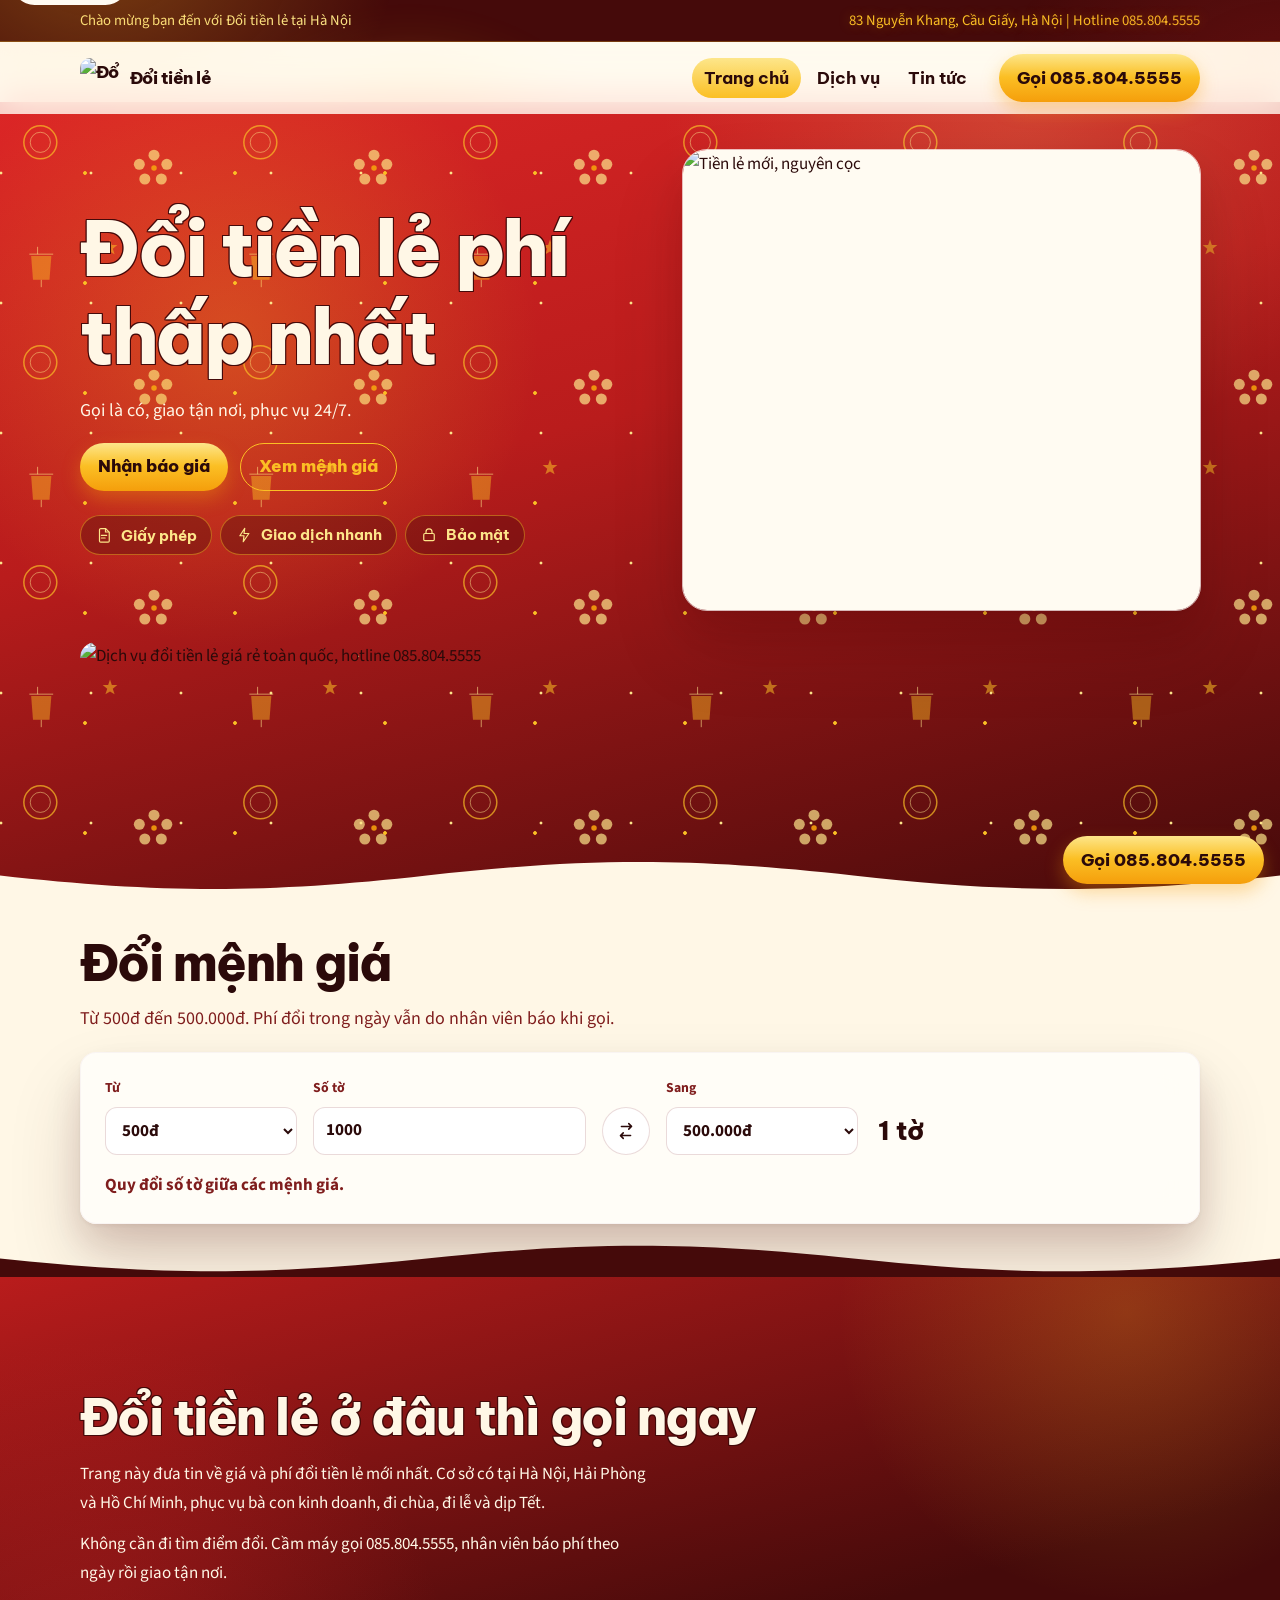
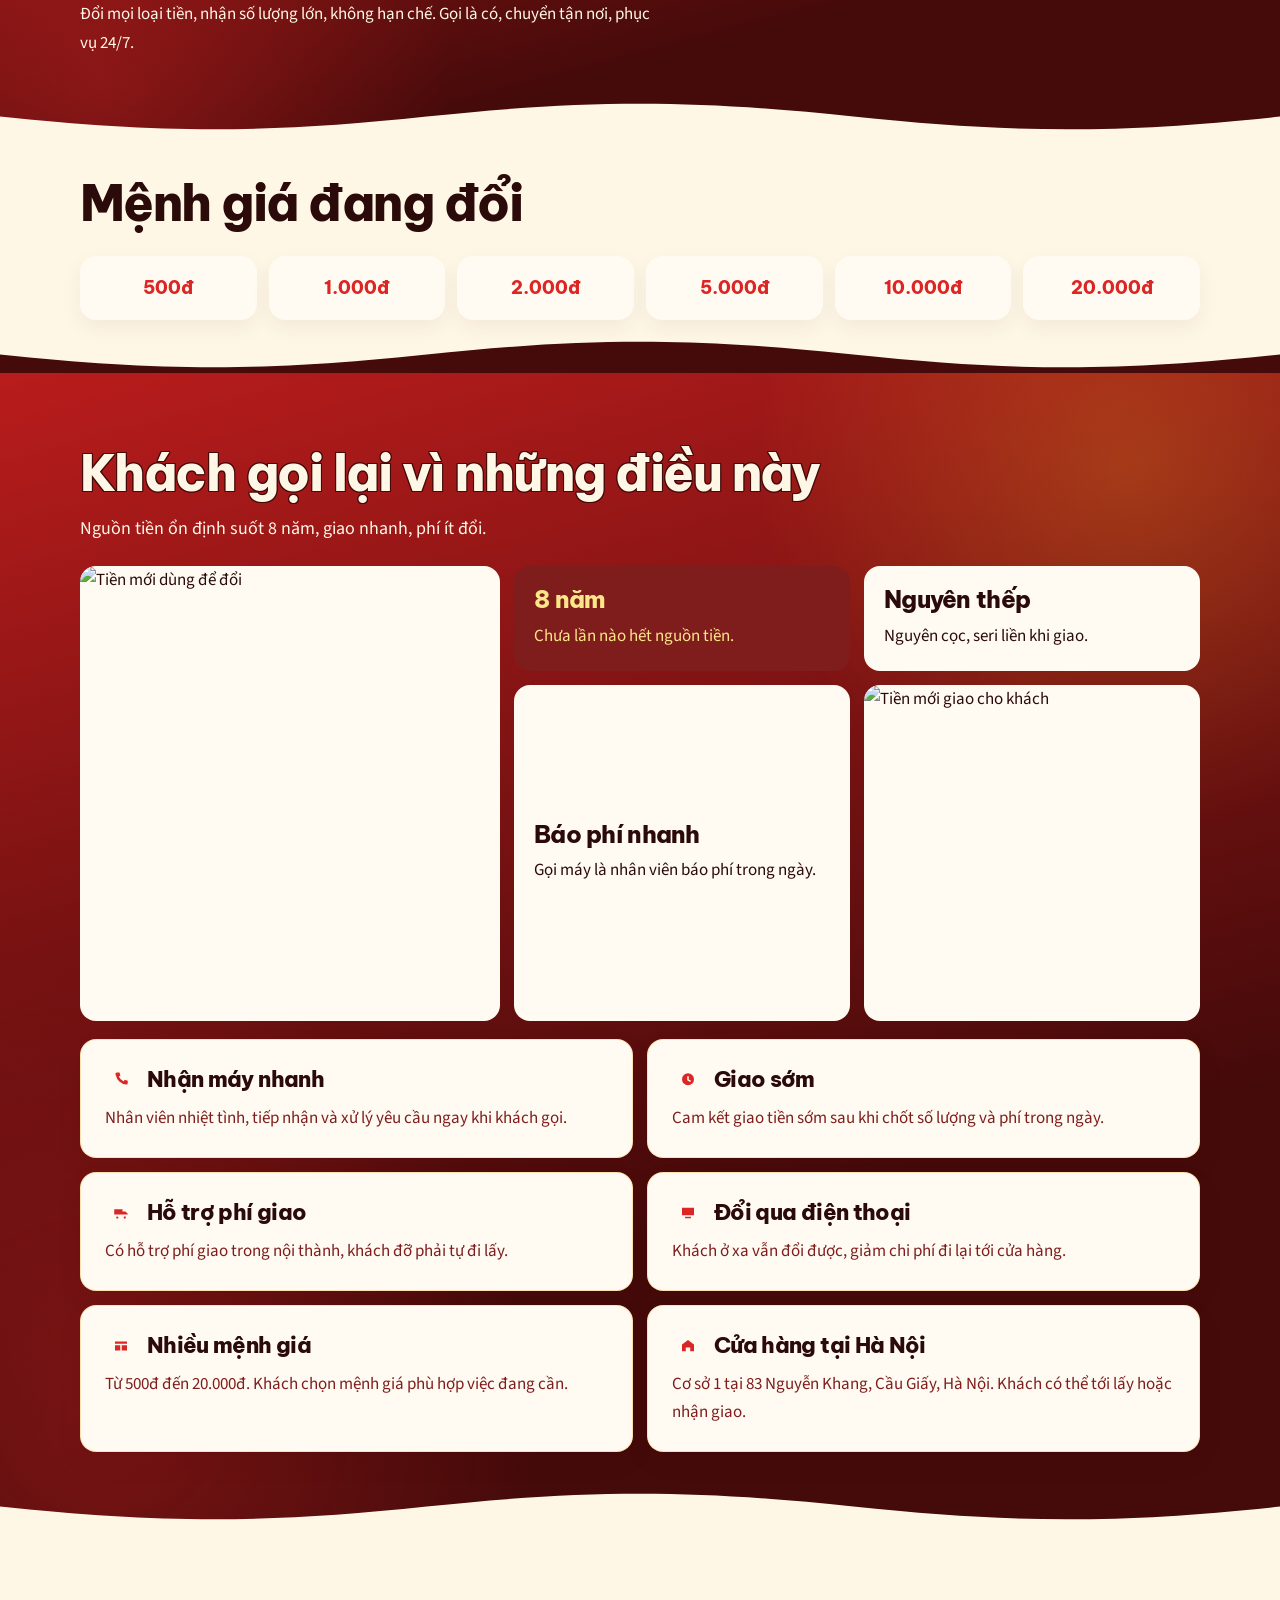
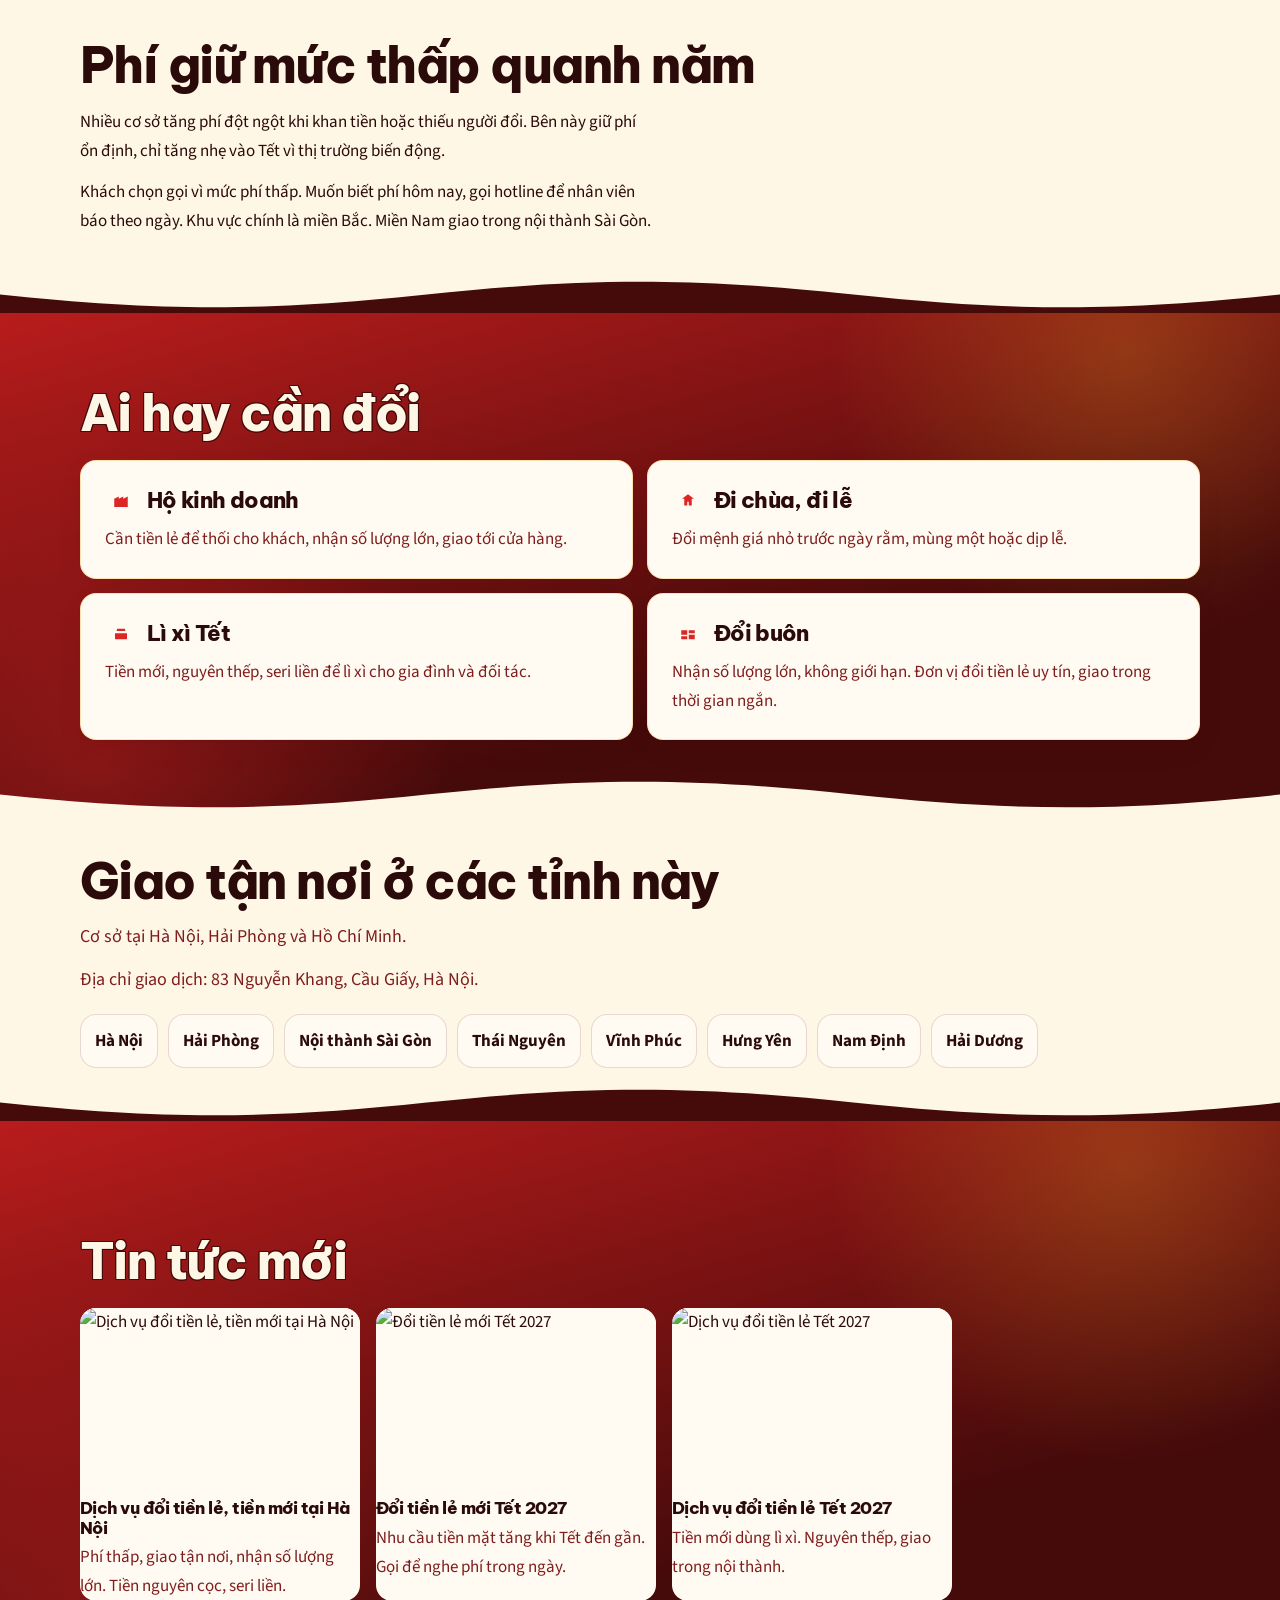
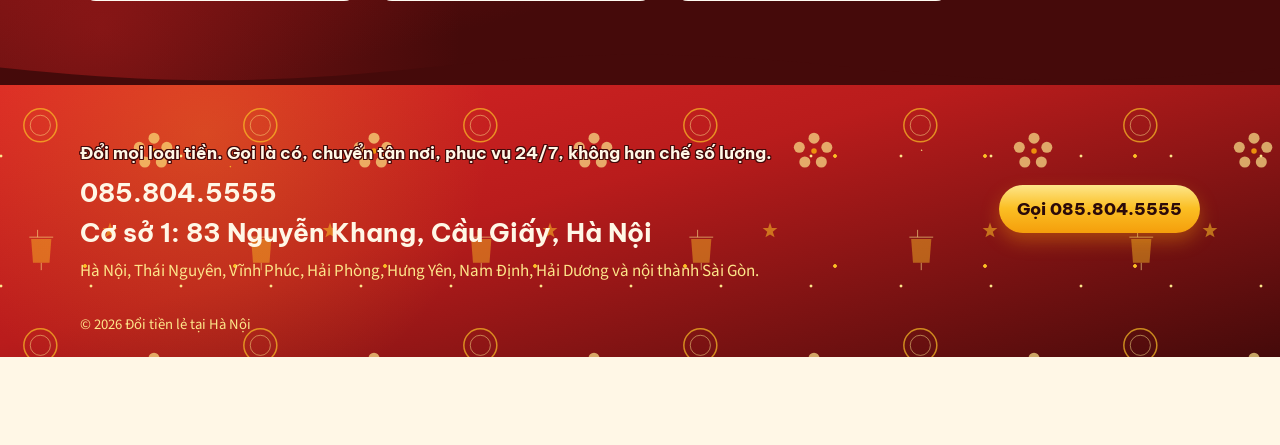
==== commit 9558c73a: "Replace the sample dollar rate with Vietnamese note denominations. Visitors can convert sheets from " ====
--- a/doitienle-theme/preview/index.html
+++ b/doitienle-theme/preview/index.html
@@ -37,7 +37,7 @@
 			<p class="hero-in hero-in-2">Gọi là có, giao tận nơi, phục vụ 24/7.</p>
 			<div class="hero-actions hero-in hero-in-3">
 				<a class="btn" href="tel:0858045555">Nhận báo giá</a>
-				<a class="btn btn-line" href="#ty-gia">Xem tỷ giá</a>
+				<a class="btn btn-line" href="#ty-gia">Xem mệnh giá</a>
 			</div>
 			<ul class="trust-row hero-in hero-in-4">
 				<li>
@@ -63,29 +63,26 @@
 	</section>
 	<section class="band band-tight to-ink" id="ty-gia" aria-labelledby="tieu-de-ty-gia">
 		<div class="wrap">
-			<h2 id="tieu-de-ty-gia">Tỷ giá minh họa</h2>
-			<p class="lede">Số liệu mẫu để xem quy đổi. Phí đổi trong ngày vẫn do nhân viên báo khi gọi.</p>
+			<h2 id="tieu-de-ty-gia">Đổi mệnh giá</h2>
+			<p class="lede">Từ 500đ đến 500.000đ. Phí đổi trong ngày vẫn do nhân viên báo khi gọi.</p>
 			<div class="rate-card" data-rate-widget>
 				<label class="rate-field">
 					<span>Từ</span>
-					<select data-rate-from aria-label="Loại tiền nguồn"></select>
+					<select data-rate-from aria-label="Mệnh giá nguồn"></select>
 				</label>
 				<label class="rate-field">
-					<span>Số tiền</span>
-					<input data-rate-amount inputmode="decimal" value="100" autocomplete="off">
+					<span>Số tờ</span>
+					<input data-rate-amount inputmode="numeric" value="1000" autocomplete="off">
 				</label>
 				<button class="rate-swap" type="button" data-rate-swap aria-label="Hoán đổi chiều">
 					<svg viewBox="0 0 24 24" aria-hidden="true"><path d="M7 7h11M15 4l3 3-3 3M17 17H6M9 14l-3 3 3 3" fill="none" stroke="currentColor" stroke-width="1.7" stroke-linecap="round" stroke-linejoin="round"/></svg>
 				</button>
 				<label class="rate-field">
 					<span>Sang</span>
-					<select data-rate-to aria-label="Loại tiền đích"></select>
+					<select data-rate-to aria-label="Mệnh giá đích"></select>
 				</label>
-				<p class="rate-result" data-rate-result aria-live="polite">0</p>
-				<p class="rate-meta">
-					<span class="rate-dot" aria-hidden="true"></span>
-					Số liệu mẫu, ghi lúc <time data-rate-time></time>
-				</p>
+				<p class="rate-result" data-rate-result aria-live="polite">0 tờ</p>
+				<p class="rate-meta">Quy đổi số tờ giữa các mệnh giá.</p>
 			</div>
 		</div>
 	</section>
@@ -218,8 +215,8 @@
 	<p class="copy wrap">© 2026 Đổi tiền lẻ tại Hà Nội</p>
 </footer>
 <a class="btn dock" href="tel:0858045555">Gọi 085.804.5555</a>
-<script src="../assets/js/rates-mock.js?v=10"></script>
-<script src="../assets/js/rates.js?v=10"></script>
+<script src="../assets/js/rates-mock.js?v=11"></script>
+<script src="../assets/js/rates.js?v=11"></script>
 <script src="../assets/js/theme.js?v=7"></script>
 </body>
 </html>
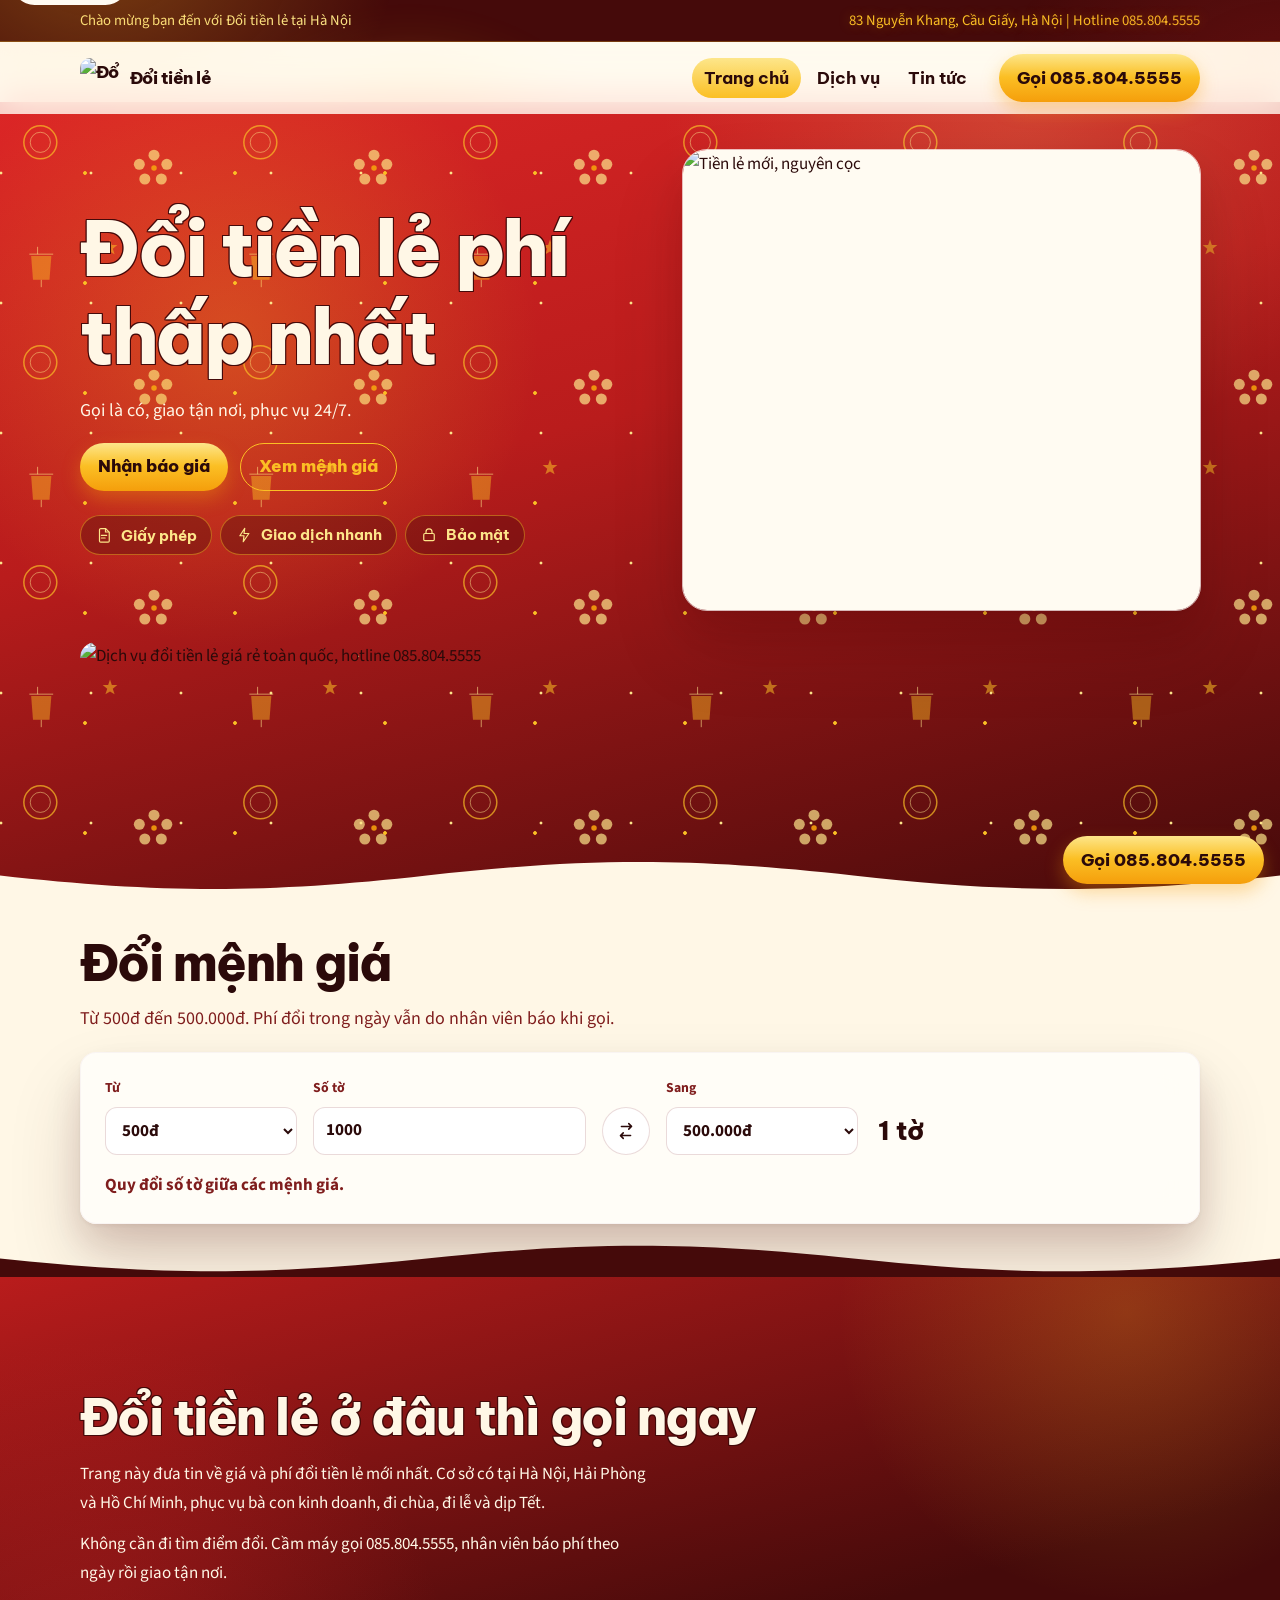
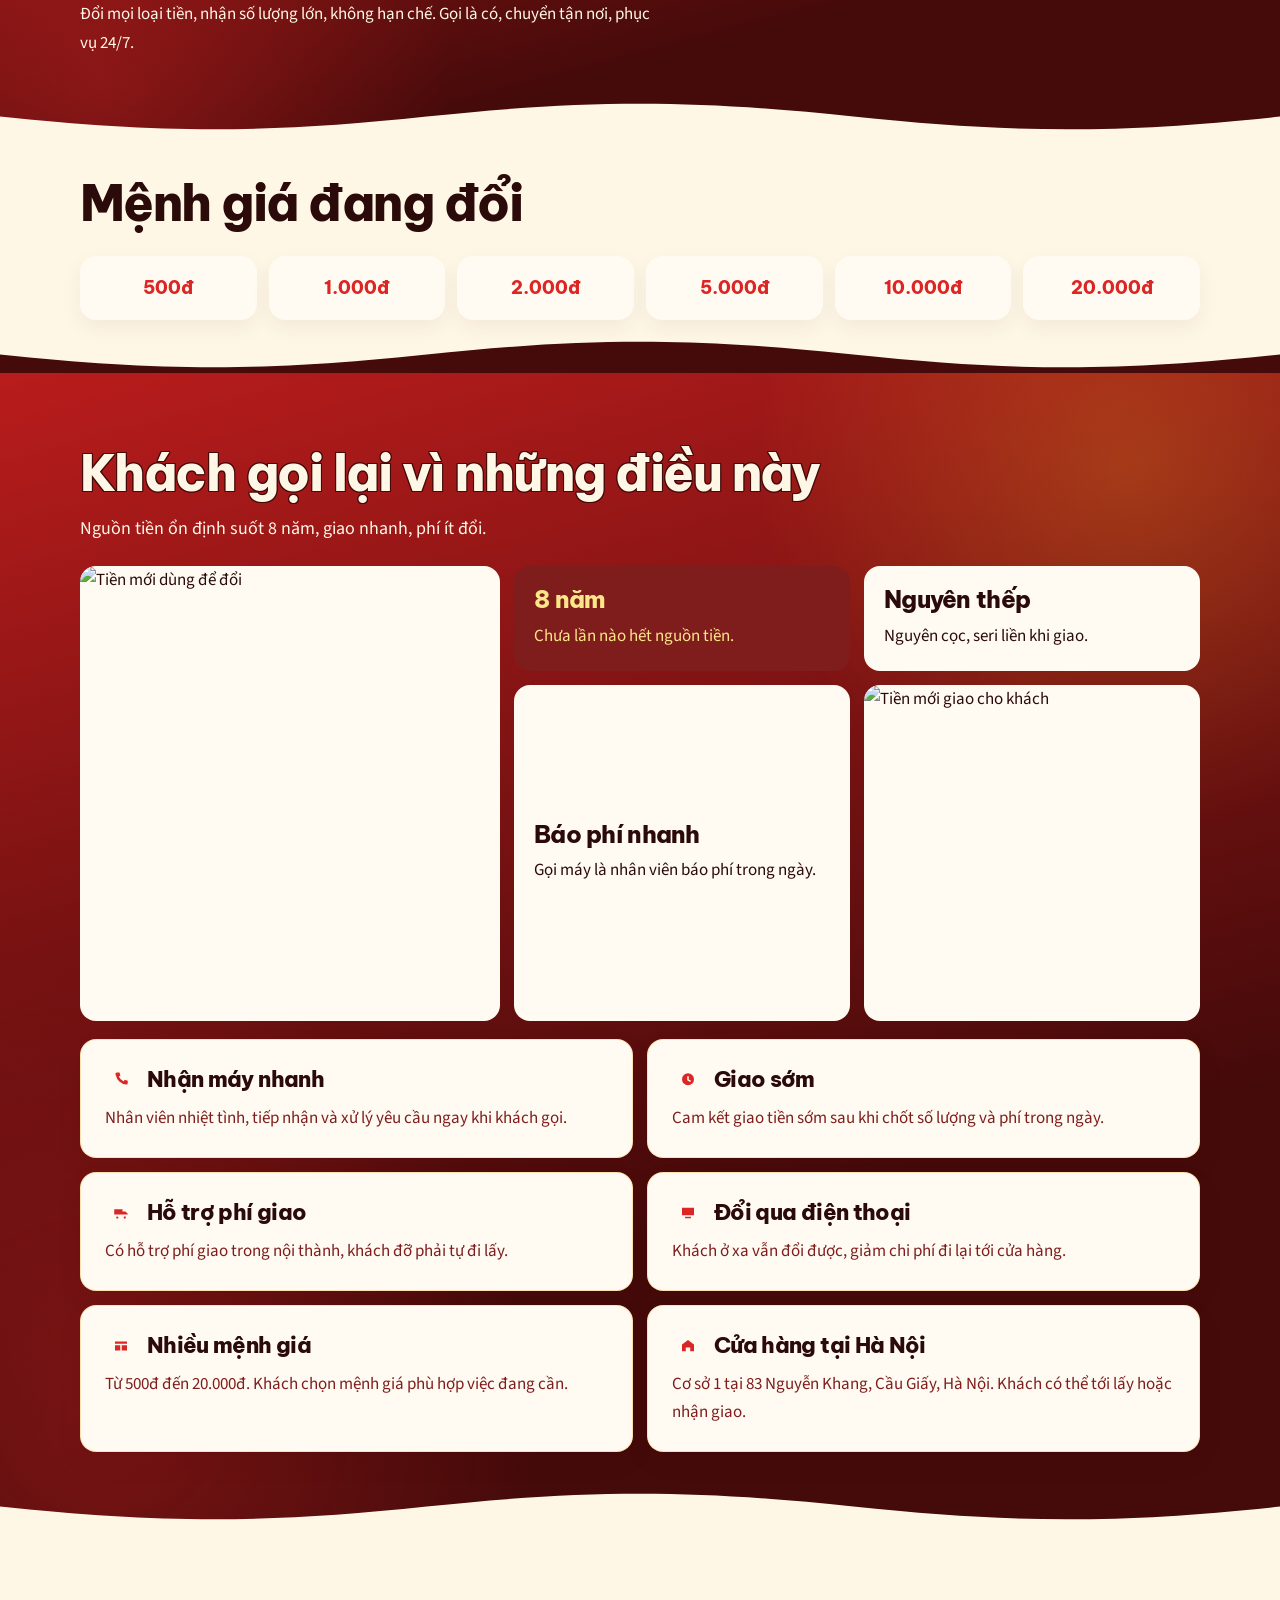
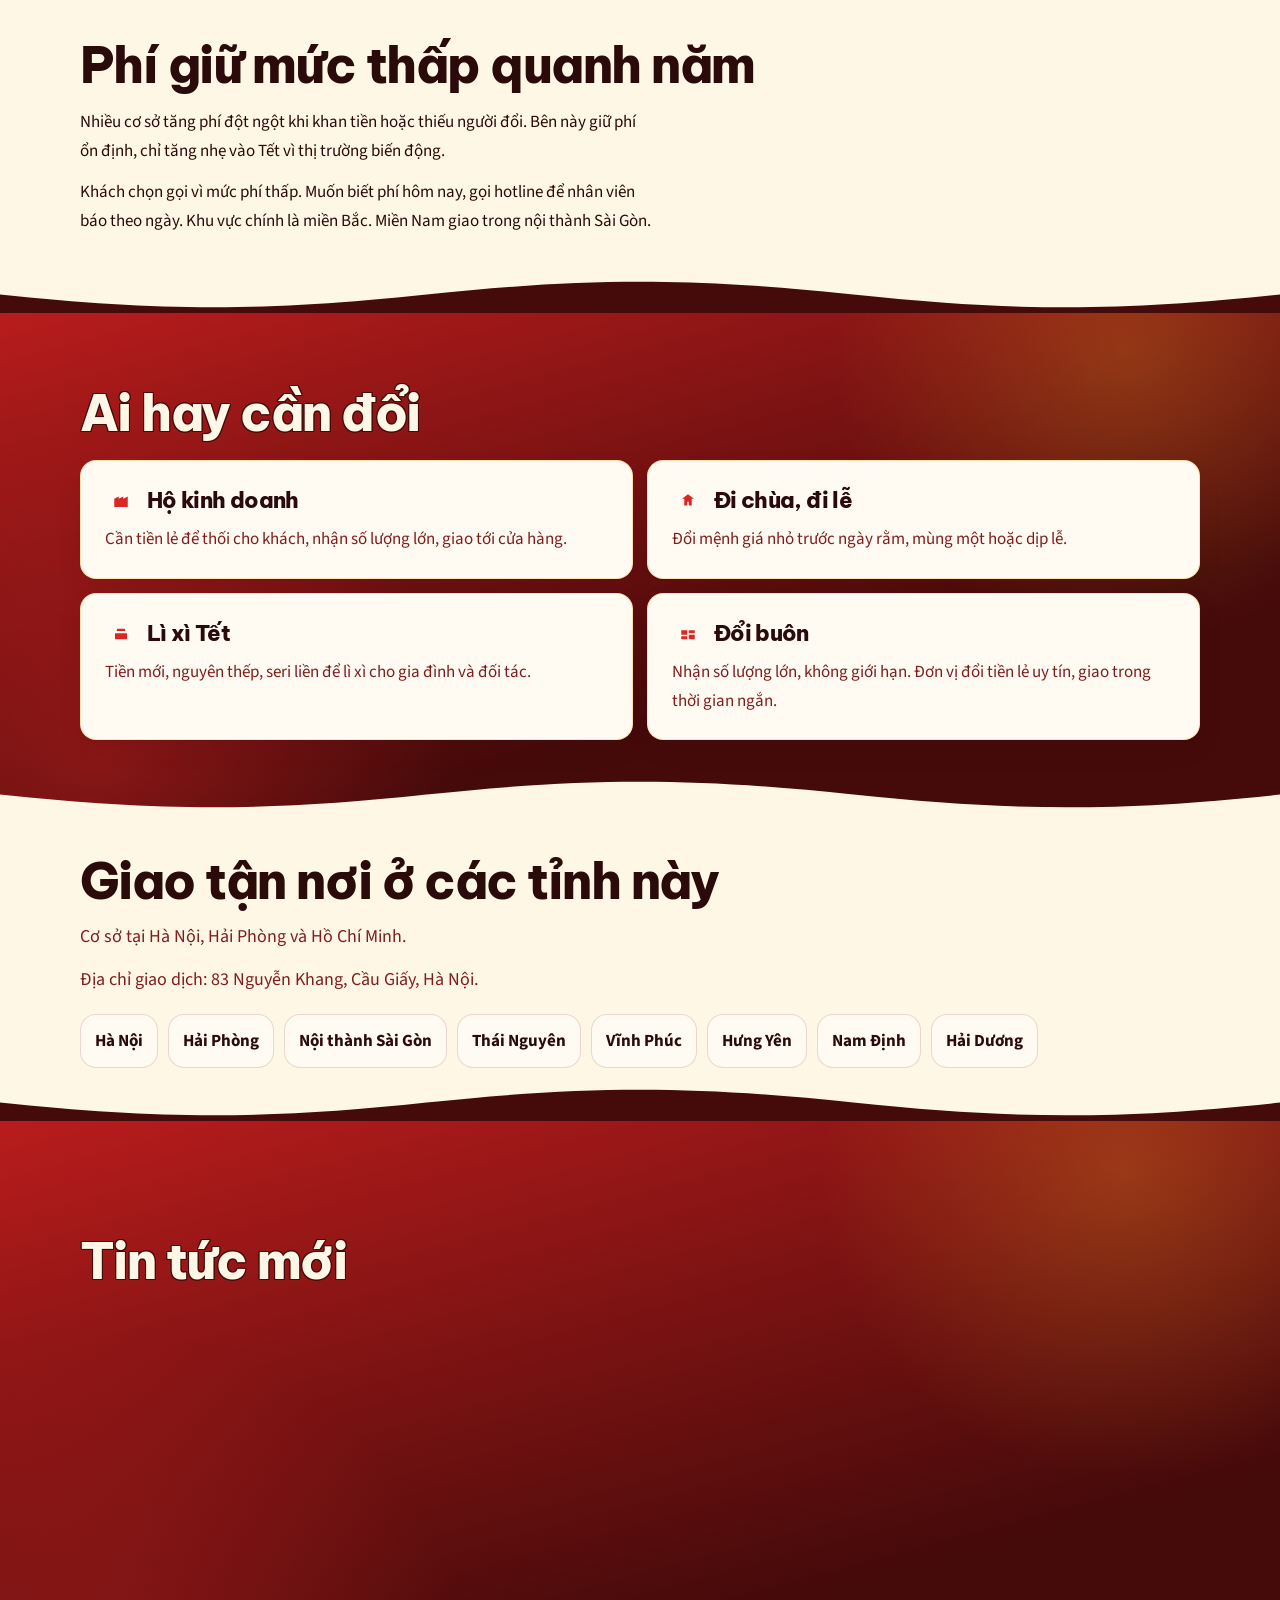
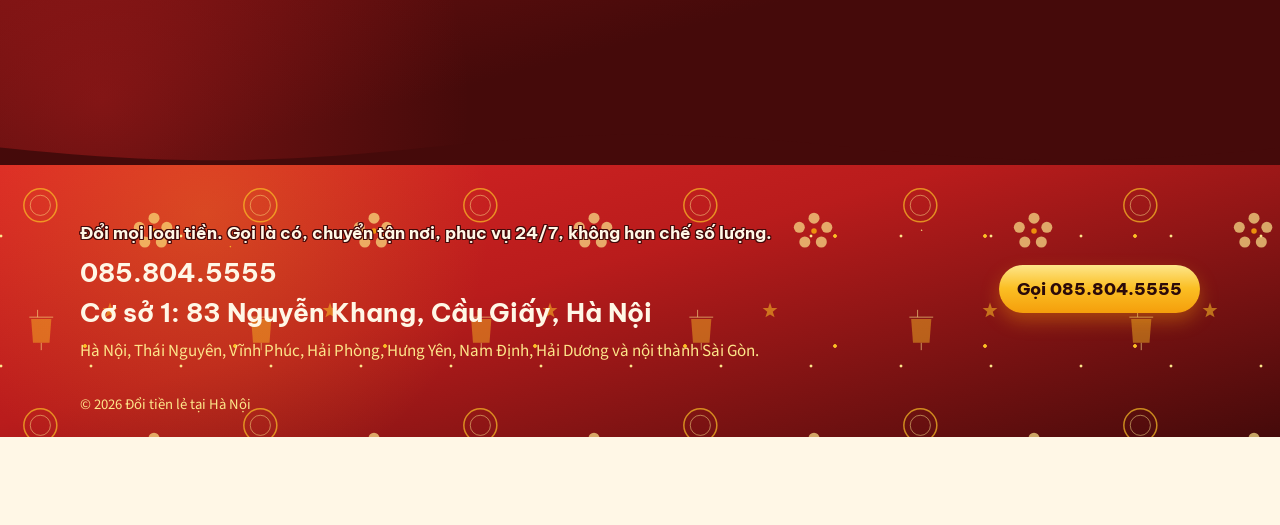
==== commit caec1cc4: "Widen news cards so titles and excerpts are easier to read. Co-authored-by: Cursor <cursoragent@curs" ====
--- a/doitienle-theme/preview/index.html
+++ b/doitienle-theme/preview/index.html
@@ -5,7 +5,7 @@
 	<meta name="viewport" content="width=device-width, initial-scale=1">
 	<title>Đổi tiền lẻ phí thấp nhất</title>
 	<link rel="icon" href="https://doitienle.com/wp-content/uploads/cropped-doitienletaihaiphong-32x32.jpg">
-	<link rel="stylesheet" href="../assets/css/main.css?v=16">
+	<link rel="stylesheet" href="../assets/css/main.css?v=17">
 	<link rel="stylesheet" href="https://fonts.googleapis.com/css2?family=Be+Vietnam+Pro:wght@600;700;800&family=Source+Sans+3:wght@400;600;700&display=swap">
 </head>
 <body>
--- a/doitienle-theme/assets/css/main.css
+++ b/doitienle-theme/assets/css/main.css
@@ -417,8 +417,8 @@
 .marks-b article:nth-child(4) h3::before { --ico: url("data:image/svg+xml,%3Csvg xmlns='http://www.w3.org/2000/svg' viewBox='0 0 24 24'%3E%3Cpath fill='black' d='M3 7h8v6H3zm10 0h8v4h-8zM3 15h8v4H3zm10-2h8v6h-8z'/%3E%3C/svg%3E"); }
 .note-grid p { color: var(--muted); }
 .denom-note { display: block; margin-top: 8px; color: var(--muted); font-size: 0.95rem; font-weight: 600; }
-.story-copy { display: grid; gap: 8px; margin-top: 8px; }
-.story-copy p { color: var(--ink); }
+.story-copy { display: grid; gap: 12px; margin-top: 4px; }
+.story-copy p { color: var(--ink); font-size: 1.0625rem; line-height: 1.7; }
 
 #menh-gia { scroll-margin-top: calc(var(--header) + 16px); }
 .denom-row {
@@ -488,34 +488,60 @@
 }
 
 .rail {
-  display: flex;
-  gap: 16px;
-  margin-top: 18px;
-  overflow-x: auto;
-  scroll-snap-type: x mandatory;
-  padding-bottom: 8px;
-}
-.rail .story { flex: 0 0 min(280px, 78%); scroll-snap-align: start; }
-.story { transition: box-shadow 0.25s; border-radius: var(--radius); }
-.story:hover { box-shadow: var(--shadow); }
+  display: grid;
+  grid-template-columns: repeat(3, minmax(0, 1fr));
+  gap: 28px;
+  margin-top: 28px;
+  align-items: stretch;
+}
+.rail .story {
+  display: flex;
+  min-width: 0;
+  height: 100%;
+}
+.story {
+  overflow: hidden;
+  border-radius: var(--radius);
+  box-shadow: var(--shadow);
+  transition: box-shadow 0.25s;
+}
+.story:hover { box-shadow: var(--shadow-lg); }
 .story-hit { color: inherit; }
-.rail .story-hit { display: grid; gap: 10px; }
+.rail .story-hit {
+  display: flex;
+  flex-direction: column;
+  width: 100%;
+  height: 100%;
+}
+.rail .story-hit > div {
+  display: flex;
+  flex-direction: column;
+  gap: 10px;
+  flex: 1;
+  padding: 20px 22px 24px;
+}
 .rail img, .story img {
   width: 100%;
-  height: 180px;
+  height: 210px;
   object-fit: cover;
-  border-radius: var(--radius);
+  border-radius: 0;
   background: var(--surface);
 }
-.story h3 { font-size: 1.05rem; }
-.story time, .article time { display: block; margin-top: 6px; color: var(--muted); font-size: 0.92rem; }
+.story h3 {
+  font-size: clamp(1.2rem, 1.5vw, 1.4rem);
+  line-height: 1.35;
+  letter-spacing: -0.02em;
+}
+.story time, .article time { display: block; margin-top: 2px; color: var(--muted); font-size: 1rem; }
 .clamp {
   display: -webkit-box;
-  -webkit-line-clamp: 2;
+  -webkit-line-clamp: 3;
   -webkit-box-orient: vertical;
   overflow: hidden;
-  margin-top: 6px;
+  margin-top: 0;
   color: var(--muted);
+  font-size: 1.0625rem;
+  line-height: 1.6;
 }
 
 .page-head { display: grid; gap: 14px; justify-items: start; padding: 32px 0 8px; }
@@ -560,13 +586,23 @@
 .band-ink .reasons p,
 .band-ink .split > div > p { color: var(--gold-soft); }
 
-.news-stack { display: grid; gap: 22px; }
+.news-stack { display: grid; gap: 32px; }
 .story-lead .story-hit,
-.story-row .story-hit { display: grid; align-items: start; }
-.story-lead .story-hit { grid-template-columns: minmax(0, 1.15fr) minmax(0, 0.85fr); gap: 22px; }
-.story-lead img { height: min(360px, 52vw); }
-.story-row .story-hit { grid-template-columns: 200px minmax(0, 1fr); gap: 16px; }
-.story-row img { height: 160px; object-fit: cover; }
+.story-row .story-hit { display: grid; align-items: stretch; }
+.story-lead .story-hit { grid-template-columns: minmax(0, 1.15fr) minmax(280px, 0.9fr); }
+.story-lead h3 { font-size: clamp(1.45rem, 2.2vw, 1.85rem); }
+.story-lead img,
+.story-row img { height: 100%; min-height: 240px; }
+.story-row .story-hit { grid-template-columns: minmax(240px, 34%) minmax(0, 1fr); }
+.story-row img { min-height: 210px; }
+.story-lead .story-hit > div,
+.story-row .story-hit > div {
+  display: flex;
+  flex-direction: column;
+  justify-content: center;
+  gap: 12px;
+  padding: 28px 32px;
+}
 
 .article { padding: 32px 0 16px; display: grid; gap: 14px; justify-items: start; }
 .article h1 { max-width: 18ch; }
@@ -831,6 +867,11 @@
   .rate-card { background: #fff; backdrop-filter: none; }
 }
 
+@media (max-width: 1040px) {
+  .rail { grid-template-columns: 1fr; gap: 22px; }
+  .rail img { height: 240px; }
+}
+
 @media (max-width: 859px) {
   .nav-toggle { display: inline-flex; margin-left: auto; }
   .menu {
@@ -856,6 +897,9 @@
     grid-template-columns: 1fr;
     grid-template-areas: none;
   }
+  .rail { grid-template-columns: 1fr; gap: 20px; }
+  .story-lead .story-hit > div,
+  .story-row .story-hit > div { padding: 20px 20px 24px; }
   .top-info .wrap { flex-direction: column; gap: 2px; }
   .bento { grid-template-areas: "photo" "facta" "factb" "factc" "shot"; }
   .photo, .fact-a, .fact-b, .fact-c, .shot { grid-area: auto; }
@@ -865,8 +909,7 @@
   .rate-card { grid-template-columns: 1fr; }
   .rate-swap { justify-self: center; }
   .denom-row { grid-template-columns: repeat(3, minmax(0, 1fr)); }
-  .hero-photo img, .story-lead img { height: 220px; }
-  .story-row img { height: 180px; }
+  .hero-photo img, .story-lead img, .story-row img { height: 220px; min-height: 0; }
   .dock { left: 16px; right: 16px; }
 }
 
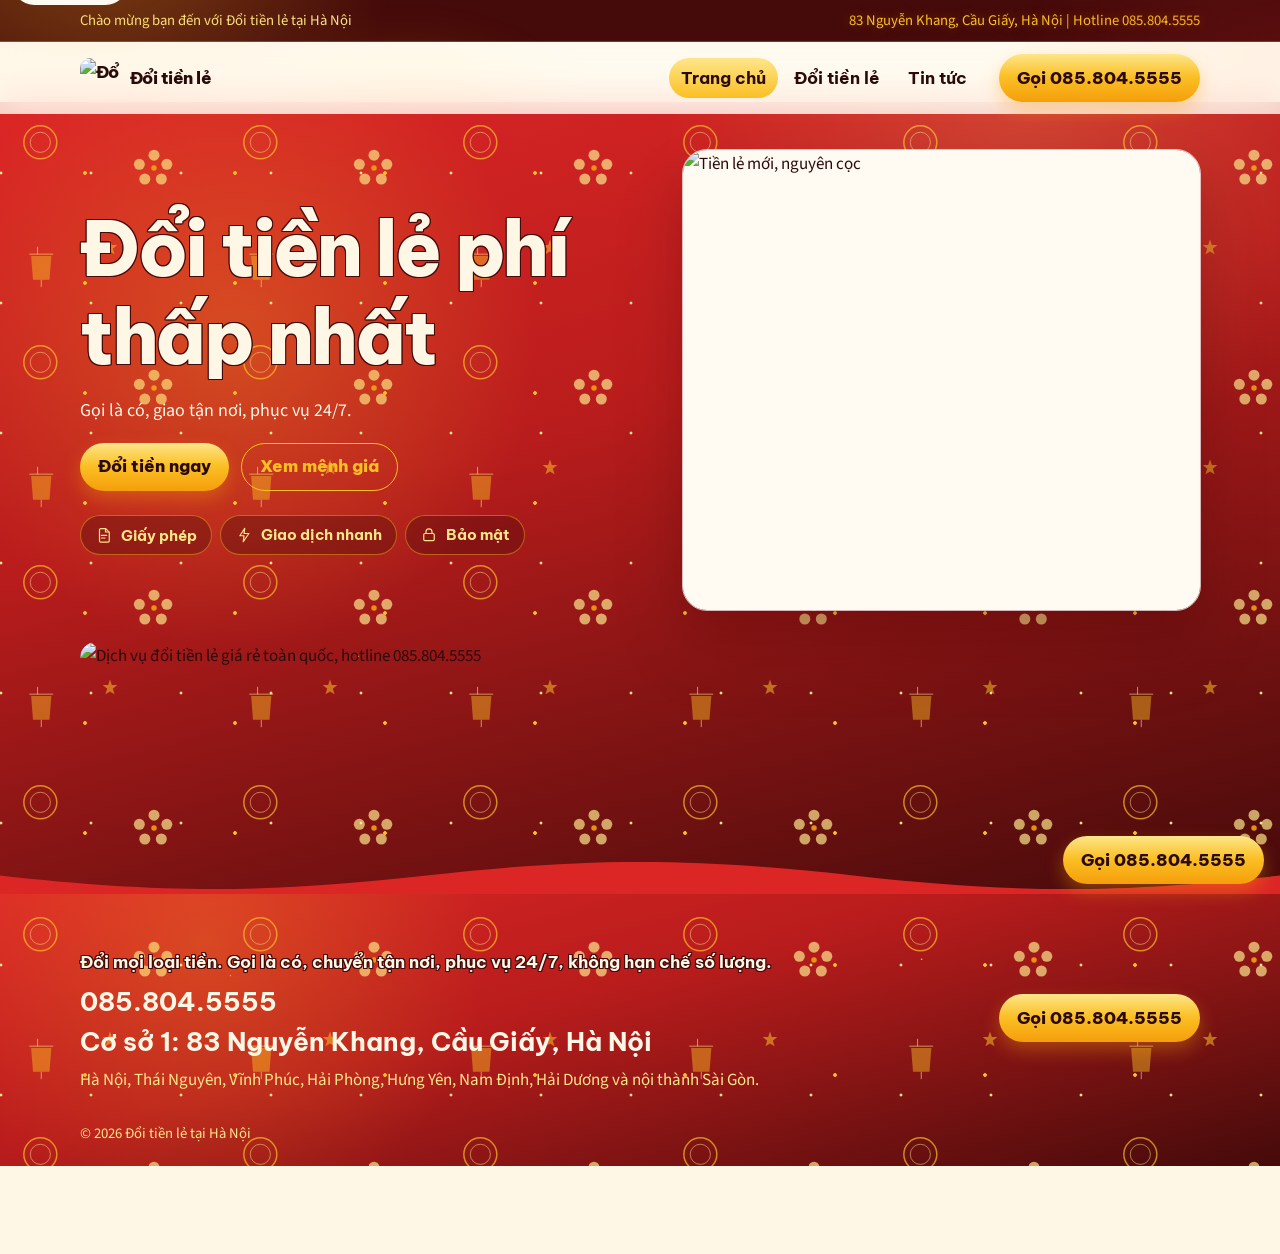
==== commit 2b873ba6: "refactor: don gian hoa front-page, cap nhat menu va css version - front-page.php: bo cac sections tr" ====
--- a/doitienle-theme/preview/index.html
+++ b/doitienle-theme/preview/index.html
@@ -5,7 +5,7 @@
 	<meta name="viewport" content="width=device-width, initial-scale=1">
 	<title>Đổi tiền lẻ phí thấp nhất</title>
 	<link rel="icon" href="https://doitienle.com/wp-content/uploads/cropped-doitienletaihaiphong-32x32.jpg">
-	<link rel="stylesheet" href="../assets/css/main.css?v=17">
+	<link rel="stylesheet" href="../assets/css/main.css?v=20">
 	<link rel="stylesheet" href="https://fonts.googleapis.com/css2?family=Be+Vietnam+Pro:wght@600;700;800&family=Source+Sans+3:wght@400;600;700&display=swap">
 </head>
 <body>
@@ -23,7 +23,7 @@
 		<button class="nav-toggle" type="button" aria-expanded="false" aria-controls="menu-chinh">Mục</button>
 		<ul id="menu-chinh" class="menu">
 			<li><a href="index.html" aria-current="page">Trang chủ</a></li>
-			<li><a href="dich-vu.html">Dịch vụ</a></li>
+			<li><a href="dich-vu.html">Đổi tiền lẻ</a></li>
 			<li><a href="tin-tuc.html">Tin tức</a></li>
 		</ul>
 		<a class="btn head-call" href="tel:0858045555">Gọi 085.804.5555</a>
@@ -36,8 +36,8 @@
 			<h1 class="hero-in hero-in-1"><span class="hero-grad">Đổi tiền lẻ phí thấp nhất</span></h1>
 			<p class="hero-in hero-in-2">Gọi là có, giao tận nơi, phục vụ 24/7.</p>
 			<div class="hero-actions hero-in hero-in-3">
-				<a class="btn" href="tel:0858045555">Nhận báo giá</a>
-				<a class="btn btn-line" href="#ty-gia">Xem mệnh giá</a>
+				<a class="btn" href="dich-vu.html">Đổi tiền ngay</a>
+				<a class="btn btn-line" href="dich-vu.html#ty-gia">Xem mệnh giá</a>
 			</div>
 			<ul class="trust-row hero-in hero-in-4">
 				<li>
@@ -61,146 +61,8 @@
 			<img src="https://doitienle.com/wp-content/uploads/banner.png" width="1100" height="200" alt="Dịch vụ đổi tiền lẻ giá rẻ toàn quốc, hotline 085.804.5555">
 		</div>
 	</section>
-	<section class="band band-tight to-ink" id="ty-gia" aria-labelledby="tieu-de-ty-gia">
-		<div class="wrap">
-			<h2 id="tieu-de-ty-gia">Đổi mệnh giá</h2>
-			<p class="lede">Từ 500đ đến 500.000đ. Phí đổi trong ngày vẫn do nhân viên báo khi gọi.</p>
-			<div class="rate-card" data-rate-widget>
-				<label class="rate-field">
-					<span>Từ</span>
-					<select data-rate-from aria-label="Mệnh giá nguồn"></select>
-				</label>
-				<label class="rate-field">
-					<span>Số tờ</span>
-					<input data-rate-amount inputmode="numeric" value="1000" autocomplete="off">
-				</label>
-				<button class="rate-swap" type="button" data-rate-swap aria-label="Hoán đổi chiều">
-					<svg viewBox="0 0 24 24" aria-hidden="true"><path d="M7 7h11M15 4l3 3-3 3M17 17H6M9 14l-3 3 3 3" fill="none" stroke="currentColor" stroke-width="1.7" stroke-linecap="round" stroke-linejoin="round"/></svg>
-				</button>
-				<label class="rate-field">
-					<span>Sang</span>
-					<select data-rate-to aria-label="Mệnh giá đích"></select>
-				</label>
-				<p class="rate-result" data-rate-result aria-live="polite">0 tờ</p>
-				<p class="rate-meta">Quy đổi số tờ giữa các mệnh giá.</p>
-			</div>
-		</div>
-	</section>
-	<section class="band band-ink band-loose to-cream">
-		<div class="wrap">
-			<h2>Đổi tiền lẻ ở đâu thì gọi ngay</h2>
-			<div class="info">
-				<p>Trang này đưa tin về giá và phí đổi tiền lẻ mới nhất. Cơ sở có tại Hà Nội, Hải Phòng và Hồ Chí Minh, phục vụ bà con kinh doanh, đi chùa, đi lễ và dịp Tết.</p>
-				<p>Không cần đi tìm điểm đổi. Cầm máy gọi 085.804.5555, nhân viên báo phí theo ngày rồi giao tận nơi.</p>
-				<p>Đổi mọi loại tiền, nhận số lượng lớn, không hạn chế. Gọi là có, chuyển tận nơi, phục vụ 24/7.</p>
-			</div>
-		</div>
-	</section>
-	<section class="band band-tight to-ink" aria-labelledby="menh-gia">
-		<div class="wrap">
-			<h2 id="menh-gia">Mệnh giá đang đổi</h2>
-			<div class="denom-row">
-				<span class="chip">500đ</span>
-				<span class="chip">1.000đ</span>
-				<span class="chip">2.000đ</span>
-				<span class="chip">5.000đ</span>
-				<span class="chip">10.000đ</span>
-				<span class="chip">20.000đ</span>
-			</div>
-		</div>
-	</section>
-	<section class="band band-ink to-cream">
-		<div class="wrap">
-			<h2>Khách gọi lại vì những điều này</h2>
-			<p class="lede">Nguồn tiền ổn định suốt 8 năm, giao nhanh, phí ít đổi.</p>
-			<div class="bento rise">
-				<div class="tile tile-photo photo"><img src="https://doitienle.com/wp-content/uploads/1231321-1024x756.png" width="1024" height="756" alt="Tiền mới dùng để đổi"></div>
-				<article class="tile tile-accent fact-a"><h3><span data-count="8">8</span> năm</h3><p>Chưa lần nào hết nguồn tiền.</p></article>
-				<article class="tile fact-b"><h3>Nguyên thếp</h3><p>Nguyên cọc, seri liền khi giao.</p></article>
-				<article class="tile fact-c"><h3>Báo phí nhanh</h3><p>Gọi máy là nhân viên báo phí trong ngày.</p></article>
-				<div class="tile tile-photo shot"><img src="https://doitienle.com/wp-content/uploads/1.jpg" width="540" height="540" alt="Tiền mới giao cho khách"></div>
-			</div>
-			<div class="note-grid marks-a">
-				<article>
-					<h3>Nhận máy nhanh</h3>
-					<p>Nhân viên nhiệt tình, tiếp nhận và xử lý yêu cầu ngay khi khách gọi.</p>
-				</article>
-				<article>
-					<h3>Giao sớm</h3>
-					<p>Cam kết giao tiền sớm sau khi chốt số lượng và phí trong ngày.</p>
-				</article>
-				<article>
-					<h3>Hỗ trợ phí giao</h3>
-					<p>Có hỗ trợ phí giao trong nội thành, khách đỡ phải tự đi lấy.</p>
-				</article>
-				<article>
-					<h3>Đổi qua điện thoại</h3>
-					<p>Khách ở xa vẫn đổi được, giảm chi phí đi lại tới cửa hàng.</p>
-				</article>
-				<article>
-					<h3>Nhiều mệnh giá</h3>
-					<p>Từ 500đ đến 20.000đ. Khách chọn mệnh giá phù hợp việc đang cần.</p>
-				</article>
-				<article>
-					<h3>Cửa hàng tại Hà Nội</h3>
-					<p>Cơ sở 1 tại 83 Nguyễn Khang, Cầu Giấy, Hà Nội. Khách có thể tới lấy hoặc nhận giao.</p>
-				</article>
-			</div>
-		</div>
-	</section>
-	<section class="band band-loose to-ink">
-		<div class="wrap">
-			<h2>Phí giữ mức thấp quanh năm</h2>
-			<div class="info">
-				<p>Nhiều cơ sở tăng phí đột ngột khi khan tiền hoặc thiếu người đổi. Bên này giữ phí ổn định, chỉ tăng nhẹ vào Tết vì thị trường biến động.</p>
-				<p>Khách chọn gọi vì mức phí thấp. Muốn biết phí hôm nay, gọi hotline để nhân viên báo theo ngày. Khu vực chính là miền Bắc. Miền Nam giao trong nội thành Sài Gòn.</p>
-			</div>
-		</div>
-	</section>
-	<section class="band band-ink to-cream">
-		<div class="wrap">
-			<h2>Ai hay cần đổi</h2>
-			<div class="note-grid marks-b">
-				<article>
-					<h3>Hộ kinh doanh</h3>
-					<p>Cần tiền lẻ để thối cho khách, nhận số lượng lớn, giao tới cửa hàng.</p>
-				</article>
-				<article>
-					<h3>Đi chùa, đi lễ</h3>
-					<p>Đổi mệnh giá nhỏ trước ngày rằm, mùng một hoặc dịp lễ.</p>
-				</article>
-				<article>
-					<h3>Lì xì Tết</h3>
-					<p>Tiền mới, nguyên thếp, seri liền để lì xì cho gia đình và đối tác.</p>
-				</article>
-				<article>
-					<h3>Đổi buôn</h3>
-					<p>Nhận số lượng lớn, không giới hạn. Đơn vị đổi tiền lẻ uy tín, giao trong thời gian ngắn.</p>
-				</article>
-			</div>
-		</div>
-	</section>
-	<section class="band band-tight to-ink">
-		<div class="wrap">
-			<h2>Giao tận nơi ở các tỉnh này</h2>
-			<p class="lede">Cơ sở tại Hà Nội, Hải Phòng và Hồ Chí Minh.</p>
-			<p class="lede">Địa chỉ giao dịch: 83 Nguyễn Khang, Cầu Giấy, Hà Nội.</p>
-			<div class="places rise">
-				<span>Hà Nội</span><span>Hải Phòng</span><span>Nội thành Sài Gòn</span><span>Thái Nguyên</span><span>Vĩnh Phúc</span><span>Hưng Yên</span><span>Nam Định</span><span>Hải Dương</span>
-			</div>
-		</div>
-	</section>
-	<section class="band band-ink band-loose to-ink">
-		<div class="wrap">
-			<h2>Tin tức mới</h2>
-			<div class="rail">
-				<article class="story rise"><a class="story-hit" href="tin-tuc.html"><img src="https://doitienle.com/wp-content/uploads/1.jpg" alt="Dịch vụ đổi tiền lẻ, tiền mới tại Hà Nội"><div><h3>Dịch vụ đổi tiền lẻ, tiền mới tại Hà Nội</h3><p class="clamp">Phí thấp, giao tận nơi, nhận số lượng lớn. Tiền nguyên cọc, seri liền.</p></div></a></article>
-				<article class="story rise"><a class="story-hit" href="tin-tuc.html"><img src="https://doitienle.com/wp-content/uploads/1231321-1024x756.png" alt="Đổi tiền lẻ mới Tết 2027"><div><h3>Đổi tiền lẻ mới Tết 2027</h3><p class="clamp">Nhu cầu tiền mặt tăng khi Tết đến gần. Gọi để nghe phí trong ngày.</p></div></a></article>
-				<article class="story rise"><a class="story-hit" href="tin-tuc.html"><img src="https://doitienle.com/wp-content/uploads/471497846_122205551258080823_4124625874548649458_n.jpg" alt="Dịch vụ đổi tiền lẻ Tết 2027"><div><h3>Dịch vụ đổi tiền lẻ Tết 2027</h3><p class="clamp">Tiền mới dùng lì xì. Nguyên thếp, giao trong nội thành.</p></div></a></article>
-			</div>
-		</div>
-	</section>
 </main>
+
 <footer class="site-foot">
 	<span class="spark" aria-hidden="true"></span>
 	<div class="wrap foot-grid">
@@ -215,8 +77,6 @@
 	<p class="copy wrap">© 2026 Đổi tiền lẻ tại Hà Nội</p>
 </footer>
 <a class="btn dock" href="tel:0858045555">Gọi 085.804.5555</a>
-<script src="../assets/js/rates-mock.js?v=11"></script>
-<script src="../assets/js/rates.js?v=11"></script>
 <script src="../assets/js/theme.js?v=7"></script>
 </body>
 </html>
--- a/doitienle-theme/assets/css/main.css
+++ b/doitienle-theme/assets/css/main.css
@@ -1,4 +1,56 @@
-/* Frosted header uses a web glass approximation, not Apple Liquid Glass. */
+/* ─── Font consistency ────────────────────────────────────────────────────── */
+/* Display font: headings, labels, badges, interactive elements */
+h1, h2, h3, h4, h5, h6,
+.logo,
+.btn,
+.menu a,
+.nav-toggle,
+.foot-lead,
+.faq summary,
+.toc a,
+.catalog b,
+.catalog-unit,
+.chip,
+.stock,
+.places span,
+.pager a,
+.pager span,
+.subhead,
+.rate-result,
+.rate-field span,
+.rate-meta,
+.sheet th,
+.trust-row li,
+.steps li::before,
+.denom-note {
+  font-family: var(--display);
+}
+
+/* Body font: paragraphs, table cells, story text */
+body,
+p,
+.lede,
+.info p,
+.content-post p,
+.content-post li,
+.sheet td,
+.story-copy p,
+.story h3,
+.keep p,
+.reasons p,
+.clamp,
+.perk-grid p,
+.note-grid p,
+.band-ink .lede,
+.band-ink .info p,
+.band-ink .split > div > p,
+.band-ink .reasons p,
+.article,
+.empty,
+.copy {
+  font-family: var(--sans);
+}
+/* ─── End font consistency ────────────────────────────────────────────────── */
 :root {
   --red: #DC2626;
   --red-dark: #B91C1C;
@@ -242,7 +294,7 @@
   top: auto;
   bottom: -1px;
   height: 36px;
-  background: var(--cream);
+  background: var(--red);
   -webkit-mask: url("data:image/svg+xml,%3Csvg xmlns='http://www.w3.org/2000/svg' viewBox='0 0 1440 48' preserveAspectRatio='none'%3E%3Cpath fill='black' d='M0 22c180 24 300 24 480 0s300-24 480 0 300 24 480 0v26H0z'/%3E%3C/svg%3E") center / 100% 100% no-repeat;
   mask: url("data:image/svg+xml,%3Csvg xmlns='http://www.w3.org/2000/svg' viewBox='0 0 1440 48' preserveAspectRatio='none'%3E%3Cpath fill='black' d='M0 22c180 24 300 24 480 0s300-24 480 0 300 24 480 0v26H0z'/%3E%3C/svg%3E") center / 100% 100% no-repeat;
   opacity: 1;
@@ -355,6 +407,141 @@
 .lede { max-width: 68ch; margin-top: 12px; color: var(--muted); font-size: 1.125rem; }
 .info { display: grid; gap: 12px; max-width: 72ch; margin-top: 14px; }
 .info p { color: var(--ink); }
+.sheet-wrap { overflow-x: auto; margin-top: 22px; border-radius: var(--radius); box-shadow: var(--shadow); }
+.sheet {
+  width: 100%;
+  min-width: 640px;
+  border-collapse: collapse;
+  background: var(--paper);
+}
+.sheet th, .sheet td { padding: 14px 16px; text-align: left; vertical-align: top; }
+.sheet th {
+  background: var(--red-deep);
+  color: var(--gold-soft);
+  font-family: var(--display);
+  font-weight: 700;
+}
+.sheet td { border-top: 1px solid var(--line); }
+.sheet tbody tr:nth-child(even) td { background: rgba(251, 191, 36, 0.12); }
+.check-grid {
+  display: grid;
+  grid-template-columns: minmax(0, 1.15fr) minmax(0, 0.85fr);
+  gap: 28px;
+  align-items: start;
+  margin-top: 8px;
+}
+.steps {
+  counter-reset: step;
+  margin: 16px 0 0;
+  padding: 0;
+  list-style: none;
+  display: grid;
+  gap: 12px;
+}
+.steps li {
+  display: grid;
+  grid-template-columns: 36px minmax(0, 1fr);
+  gap: 12px;
+  align-items: start;
+}
+.steps li::before {
+  counter-increment: step;
+  content: counter(step);
+  width: 36px;
+  height: 36px;
+  display: grid;
+  place-items: center;
+  border-radius: 999px;
+  background: var(--red);
+  color: var(--cream);
+  font-family: var(--display);
+  font-weight: 800;
+}
+.keep { display: grid; gap: 10px; margin-top: 14px; }
+.keep p { color: var(--ink); }
+.perk-grid {
+  display: grid;
+  grid-template-columns: repeat(3, minmax(0, 1fr));
+  gap: 14px;
+  margin-top: 18px;
+}
+.perk-grid article {
+  background: var(--paper);
+  border: 1px solid rgba(245, 158, 11, 0.28);
+  border-radius: var(--radius);
+  padding: 22px;
+  box-shadow: var(--shadow);
+}
+.perk-grid h3, .subhead { font-size: 1.28rem; margin-bottom: 8px; }
+.subhead { margin-top: 28px; }
+.perk-grid p { color: var(--muted); }
+.faq { display: grid; gap: 12px; margin-top: 18px; }
+.faq details {
+  background: var(--paper);
+  border: 1px solid var(--line);
+  border-radius: var(--radius);
+  padding: 16px 18px;
+  box-shadow: var(--shadow);
+}
+.faq summary {
+  cursor: pointer;
+  font-family: var(--display);
+  font-weight: 700;
+  font-size: 1.15rem;
+}
+.faq summary:focus-visible { outline: 2px solid var(--accent); outline-offset: 3px; }
+.faq details p { margin-top: 10px; color: var(--muted); }
+#catalogue, #faq { scroll-margin-top: calc(var(--header) + 16px); }
+.catalog-unit {
+  color: var(--muted);
+  font-family: var(--display);
+  font-weight: 700;
+  font-size: 0.9rem;
+}
+.jump { display: flex; flex-wrap: wrap; gap: 16px 22px; }
+.jump a {
+  color: var(--accent);
+  font-family: var(--display);
+  font-weight: 700;
+  text-decoration: underline;
+  text-underline-offset: 3px;
+}
+.catalog {
+  display: grid;
+  grid-template-columns: repeat(3, minmax(0, 1fr));
+  gap: 16px;
+  margin-top: 22px;
+}
+.catalog article {
+  display: grid;
+  justify-items: center;
+  gap: 8px;
+  padding: 22px 16px 20px;
+  border-radius: var(--radius);
+  border: 1px solid var(--line);
+  border-top: 4px solid var(--accent);
+  background: var(--paper);
+  box-shadow: var(--shadow);
+  text-align: center;
+}
+.catalog b {
+  font-family: var(--display);
+  font-size: clamp(1.6rem, 2vw, 2rem);
+  line-height: 1.1;
+}
+.catalog p { color: var(--muted); }
+.stock {
+  display: inline-flex;
+  align-items: center;
+  min-height: 32px;
+  padding: 0 12px;
+  border-radius: 999px;
+  background: rgba(16, 185, 129, 0.14);
+  color: #047857;
+  font-family: var(--display);
+  font-size: 0.92rem;
+  font-weight: 700;
+}
 .note-grid {
   display: grid;
   grid-template-columns: 1fr 1fr;
@@ -559,6 +746,11 @@
   flex: 0 0 auto;
   min-width: 168px;
   scroll-snap-align: start;
+  display: flex;
+  flex-direction: column;
+  align-items: center;
+  justify-content: center;
+  text-align: center;
   padding: 22px 16px;
   border-radius: var(--radius);
   border: 1px solid var(--line);
@@ -893,7 +1085,7 @@
 
 @media (max-width: 767px) {
   .wrap { width: calc(100% - 32px); }
-  .hero, .split, .foot-grid, .story-lead .story-hit, .story-row .story-hit, .reasons, .bento, .note-grid {
+  .hero, .split, .foot-grid, .story-lead .story-hit, .story-row .story-hit, .reasons, .bento, .note-grid, .check-grid, .perk-grid, .catalog {
     grid-template-columns: 1fr;
     grid-template-areas: none;
   }
@@ -910,6 +1102,7 @@
   .rate-swap { justify-self: center; }
   .denom-row { grid-template-columns: repeat(3, minmax(0, 1fr)); }
   .hero-photo img, .story-lead img, .story-row img { height: 220px; min-height: 0; }
+  .catalog { grid-template-columns: repeat(2, minmax(0, 1fr)); }
   .dock { left: 16px; right: 16px; }
 }
 
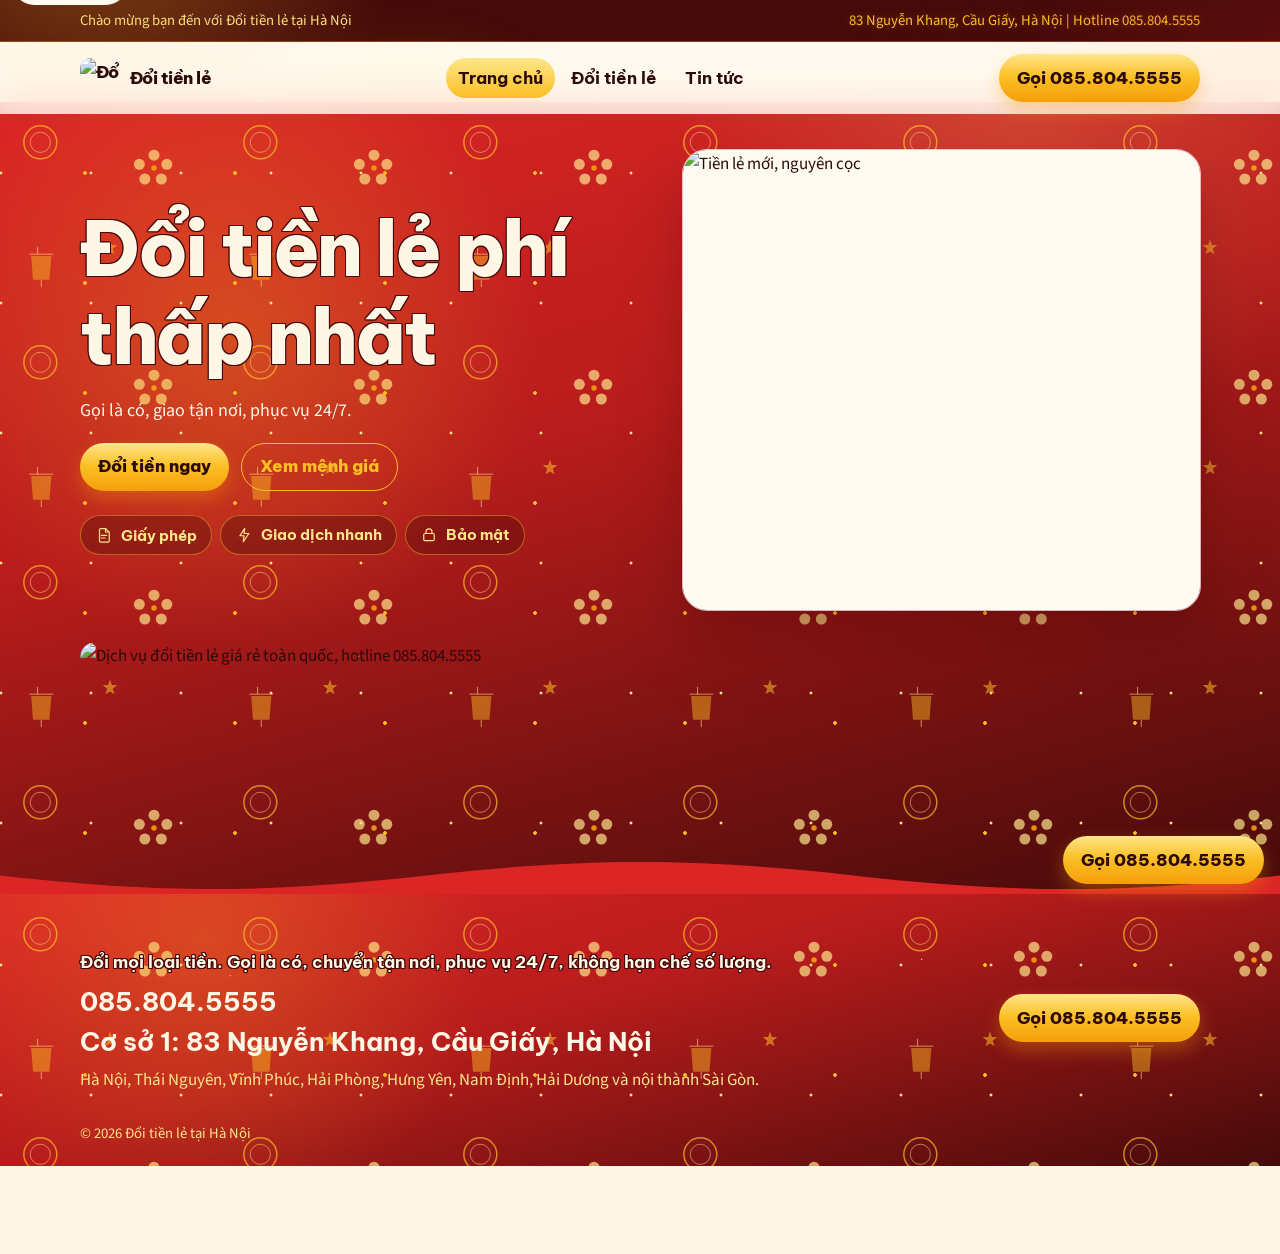
==== commit 0c3b3e87: "fix: cap nhat preview HTML tinh cho Vercel - dich-vu.html: viet lai hoan toan - them nut Danh muc va" ====
--- a/doitienle-theme/preview/index.html
+++ b/doitienle-theme/preview/index.html
@@ -5,7 +5,7 @@
 	<meta name="viewport" content="width=device-width, initial-scale=1">
 	<title>Đổi tiền lẻ phí thấp nhất</title>
 	<link rel="icon" href="https://doitienle.com/wp-content/uploads/cropped-doitienletaihaiphong-32x32.jpg">
-	<link rel="stylesheet" href="../assets/css/main.css?v=20">
+	<link rel="stylesheet" href="../assets/css/main.css?v=2.6.5">
 	<link rel="stylesheet" href="https://fonts.googleapis.com/css2?family=Be+Vietnam+Pro:wght@600;700;800&family=Source+Sans+3:wght@400;600;700&display=swap">
 </head>
 <body>
@@ -77,6 +77,6 @@
 	<p class="copy wrap">© 2026 Đổi tiền lẻ tại Hà Nội</p>
 </footer>
 <a class="btn dock" href="tel:0858045555">Gọi 085.804.5555</a>
-<script src="../assets/js/theme.js?v=7"></script>
+<script src="../assets/js/theme.js?v=2.2.2"></script>
 </body>
 </html>
--- a/doitienle-theme/assets/css/main.css
+++ b/doitienle-theme/assets/css/main.css
@@ -51,6 +51,11 @@
   font-family: var(--sans);
 }
 /* ─── End font consistency ────────────────────────────────────────────────── */
+
+/* Trang chủ: bỏ padding-bottom dư vì chỉ có hero section */
+body.is-front-page {
+  padding-bottom: 0;
+}
 :root {
   --red: #DC2626;
   --red-dark: #B91C1C;
@@ -206,7 +211,9 @@
   display: flex;
   align-items: center;
   gap: 4px;
-  margin: 0 0 0 auto;
+  flex: 1;
+  justify-content: center;
+  margin: 0;
   padding: 0;
   list-style: none;
 }
@@ -223,6 +230,136 @@
 .menu a:hover { background: rgba(251, 191, 36, 0.18); }
 .menu a[aria-current="page"]:hover { background: linear-gradient(180deg, var(--gold-soft), var(--gold)); }
 .head-call { margin-left: 8px; }
+
+/* ─── Danh mục trong menu ────────────────────────────────────────────────── */
+.menu-cat-item {
+  position: relative;
+}
+.menu-cat-btn {
+  display: inline-flex;
+  align-items: center;
+  gap: 6px;
+  min-height: 40px;
+  padding: 0 14px;
+  border-radius: 999px;
+  border: 1.5px solid var(--red);
+  background: transparent;
+  color: var(--red);
+  font-family: var(--display);
+  font-size: 0.92rem;
+  font-weight: 800;
+  cursor: pointer;
+  white-space: nowrap;
+  -webkit-tap-highlight-color: transparent;
+  transition: background 0.2s, color 0.2s, box-shadow 0.2s;
+}
+.menu-cat-btn:hover,
+.menu-cat-btn[aria-expanded="true"] {
+  background: var(--red);
+  color: var(--cream);
+  box-shadow: 0 4px 14px rgba(220, 38, 38, 0.22);
+}
+.menu-cat-chevron {
+  transition: transform 0.22s;
+  flex: none;
+}
+.menu-cat-btn[aria-expanded="true"] .menu-cat-chevron {
+  transform: rotate(180deg);
+}
+
+.menu-cat-drop {
+  position: absolute;
+  top: calc(100% + 8px);
+  left: 50%;
+  transform: translateX(-50%) scale(0.95) translateY(-6px);
+  transform-origin: top center;
+  z-index: 50;
+  min-width: 270px;
+  max-width: min(340px, calc(100vw - 32px));
+  max-height: min(72vh, 500px);
+  overflow-y: auto;
+  overscroll-behavior: contain;
+  margin: 0;
+  padding: 6px;
+  list-style: none;
+  background: var(--paper);
+  border: 1px solid var(--line);
+  border-radius: var(--radius);
+  box-shadow: var(--shadow-lg);
+  opacity: 0;
+  visibility: hidden;
+  pointer-events: none;
+  transition: transform 0.2s cubic-bezier(0.16, 1, 0.3, 1),
+              opacity 0.2s ease,
+              visibility 0s linear 0.2s;
+}
+.menu-cat-drop.is-open {
+  transform: translateX(-50%) scale(1) translateY(0);
+  opacity: 1;
+  visibility: visible;
+  pointer-events: auto;
+  transition: transform 0.2s cubic-bezier(0.16, 1, 0.3, 1),
+              opacity 0.2s ease,
+              visibility 0s linear 0s;
+}
+.menu-cat-drop li { list-style: none; }
+.menu-cat-drop a {
+  display: flex;
+  align-items: center;
+  gap: 10px;
+  min-height: 44px;
+  padding: 10px 14px;
+  border-radius: 10px;
+  color: var(--ink);
+  font-family: var(--display);
+  font-weight: 700;
+  font-size: 0.95rem;
+  line-height: 1.35;
+  text-decoration: none;
+  transition: background 0.15s;
+  -webkit-tap-highlight-color: transparent;
+}
+.menu-cat-drop a:hover,
+.menu-cat-drop a:focus-visible {
+  background: rgba(251, 191, 36, 0.16);
+  outline: none;
+}
+.menu-cat-drop a[aria-current="true"] {
+  background: rgba(220, 38, 38, 0.08);
+  color: var(--accent);
+}
+.menu-cat-num {
+  display: inline-flex;
+  align-items: center;
+  justify-content: center;
+  width: 26px;
+  height: 26px;
+  flex: none;
+  border-radius: 999px;
+  background: rgba(220, 38, 38, 0.1);
+  color: var(--accent);
+  font-size: 0.75rem;
+  font-weight: 800;
+  transition: background 0.15s, color 0.15s;
+}
+.menu-cat-drop a:hover .menu-cat-num,
+.menu-cat-drop a:focus-visible .menu-cat-num { background: var(--gold); color: var(--ink); }
+.menu-cat-drop a[aria-current="true"] .menu-cat-num { background: var(--accent); color: var(--cream); }
+
+/* Mobile: dropdown căn trái thay vì center */
+@media (max-width: 859px) {
+  .menu-cat-drop {
+    left: 0;
+    right: 0;
+    transform: scale(0.95) translateY(-6px);
+    min-width: 0;
+    max-width: 100%;
+  }
+  .menu-cat-drop.is-open {
+    transform: scale(1) translateY(0);
+  }
+}
+/* ─── End danh mục trong menu ─────────────────────────────────────────────── */
 
 .btn {
   display: inline-flex;
@@ -498,6 +635,75 @@
   font-weight: 700;
   font-size: 0.9rem;
 }
+
+/* ─── Table of contents nav ─────────────────────────────────────────────── */
+.toc-nav {
+  display: grid;
+  grid-template-columns: repeat(2, minmax(0, 1fr));
+  gap: 10px;
+  margin-top: 22px;
+}
+.toc-nav a {
+  display: grid;
+  grid-template-columns: 36px 1fr 24px;
+  align-items: center;
+  gap: 12px;
+  min-height: 56px;
+  padding: 12px 16px;
+  border-radius: var(--radius);
+  border: 1px solid var(--line);
+  background: var(--paper);
+  box-shadow: var(--shadow);
+  color: var(--ink);
+  text-decoration: none;
+  transition: background-color 0.2s, box-shadow 0.2s, transform 0.2s;
+}
+.toc-nav a:hover {
+  background: linear-gradient(135deg, var(--cream), rgba(251, 191, 36, 0.12));
+  border-color: rgba(245, 158, 11, 0.45);
+  box-shadow: var(--shadow-lg);
+  transform: translateY(-2px);
+}
+.toc-nav a:hover .toc-num {
+  background: linear-gradient(180deg, var(--gold-soft), var(--gold));
+  color: var(--ink);
+}
+.toc-num {
+  display: inline-flex;
+  align-items: center;
+  justify-content: center;
+  width: 36px;
+  height: 36px;
+  border-radius: 999px;
+  background: rgba(220, 38, 38, 0.1);
+  color: var(--accent);
+  font-family: var(--display);
+  font-size: 0.82rem;
+  font-weight: 800;
+  flex: none;
+  transition: background 0.2s, color 0.2s;
+}
+.toc-label {
+  font-family: var(--display);
+  font-weight: 700;
+  font-size: 1rem;
+  line-height: 1.3;
+}
+.toc-nav a svg {
+  width: 20px;
+  height: 20px;
+  flex: none;
+  color: var(--muted);
+  transition: color 0.2s, transform 0.2s;
+}
+.toc-nav a:hover svg {
+  color: var(--accent);
+  transform: translateX(3px);
+}
+@media (max-width: 767px) {
+  .toc-nav { grid-template-columns: 1fr; }
+}
+/* ─── End toc-nav ────────────────────────────────────────────────────────── */
 .jump { display: flex; flex-wrap: wrap; gap: 16px 22px; }
 .jump a {
   color: var(--accent);
@@ -1066,6 +1272,7 @@
 
 @media (max-width: 859px) {
   .nav-toggle { display: inline-flex; margin-left: auto; }
+  .cat-btn { padding: 0 12px; gap: 5px; }
   .menu {
     display: none;
     position: absolute;
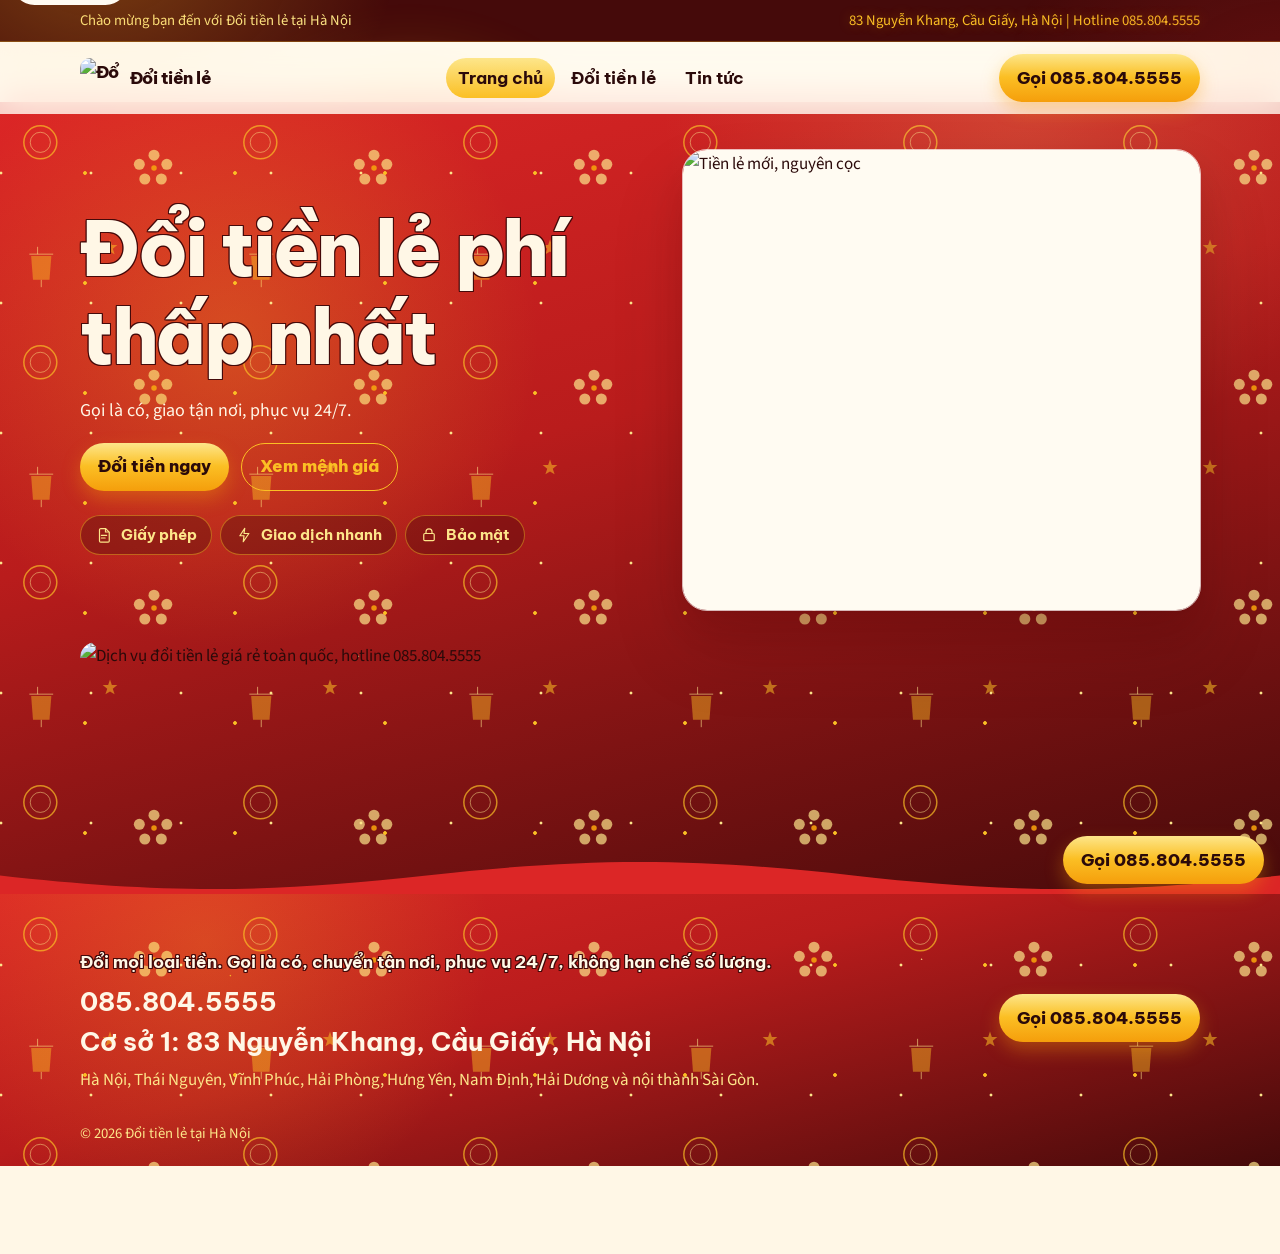
==== commit 7468ce46: "fix: xoa khoang trang cuoi trang, cai thien mobile - CSS: them body.page-dich-vu { padding-bottom gi" ====
--- a/doitienle-theme/preview/index.html
+++ b/doitienle-theme/preview/index.html
@@ -5,7 +5,7 @@
 	<meta name="viewport" content="width=device-width, initial-scale=1">
 	<title>Đổi tiền lẻ phí thấp nhất</title>
 	<link rel="icon" href="https://doitienle.com/wp-content/uploads/cropped-doitienletaihaiphong-32x32.jpg">
-	<link rel="stylesheet" href="../assets/css/main.css?v=2.6.5">
+	<link rel="stylesheet" href="../assets/css/main.css?v=2.7.0">
 	<link rel="stylesheet" href="https://fonts.googleapis.com/css2?family=Be+Vietnam+Pro:wght@600;700;800&family=Source+Sans+3:wght@400;600;700&display=swap">
 </head>
 <body>
--- a/doitienle-theme/assets/css/main.css
+++ b/doitienle-theme/assets/css/main.css
@@ -55,6 +55,12 @@
 /* Trang chủ: bỏ padding-bottom dư vì chỉ có hero section */
 body.is-front-page {
   padding-bottom: 0;
+}
+
+/* Trang dịch vụ: section cuối là band-ink tối, padding-bottom body
+   tạo khoảng cream lộ bên dưới — set về safe-area đủ cho dock */
+body.page-dich-vu {
+  padding-bottom: calc(72px + env(safe-area-inset-bottom));
 }
 :root {
   --red: #DC2626;
@@ -1313,11 +1319,114 @@
   .dock { left: 16px; right: 16px; }
 }
 
+/* ─── Mobile refinements ─────────────────────────────────────────────────── */
+@media (max-width: 767px) {
+  .wrap { width: calc(100% - 32px); }
+
+  /* Grid layouts → single column */
+  .hero, .split, .foot-grid,
+  .story-lead .story-hit, .story-row .story-hit,
+  .reasons, .bento, .note-grid, .check-grid, .perk-grid, .catalog {
+    grid-template-columns: 1fr;
+    grid-template-areas: none;
+  }
+
+  /* Bands: giảm padding trên mobile */
+  .band { padding: 48px 0; }
+  .band-tight { padding: 28px 0 20px; }
+  .band-tight.to-ink,
+  .band-tight.to-cream { padding-bottom: 36px; }
+  .band-loose { padding: 64px 0 48px; }
+
+  /* Top info: ẩn dòng địa chỉ, chỉ giữ chào */
+  .top-info .wrap { flex-direction: column; gap: 0; }
+  .top-info .wrap span:last-child { display: none; }
+
+  /* Rail news */
+  .rail { grid-template-columns: 1fr; gap: 16px; }
+  .story-lead .story-hit > div,
+  .story-row .story-hit > div { padding: 16px 16px 20px; }
+
+  /* Bento */
+  .bento { grid-template-areas: "photo" "facta" "factb" "factc" "shot"; }
+  .photo, .fact-a, .fact-b, .fact-c, .shot { grid-area: auto; }
+  .tile-photo { min-height: 180px; }
+  .tile-photo img { min-height: 180px; }
+
+  /* Hero */
+  .hero { padding-top: 20px; }
+  .hero-actions { display: grid; width: 100%; }
+  .hero-actions .btn { width: 100%; }
+  .hero-photo img, .story-lead img, .story-row img { height: 200px; min-height: 0; }
+
+  /* Rate widget: stack vertically */
+  .rate-card { grid-template-columns: 1fr; gap: 10px; padding: 16px; }
+  .rate-swap { justify-self: center; }
+
+  /* Denoms & denom-row */
+  .denom-row { grid-template-columns: repeat(3, minmax(0, 1fr)); gap: 8px; }
+  .denoms article { min-width: 120px; padding: 16px 10px; font-size: 1.4rem; }
+
+  /* Catalog */
+  .catalog { grid-template-columns: repeat(2, minmax(0, 1fr)); }
+
+  /* FAQ details: tăng padding tap target */
+  .faq details { padding: 14px 14px; }
+  .faq summary { font-size: 1rem; }
+
+  /* Steps */
+  .steps li { grid-template-columns: 32px minmax(0, 1fr); gap: 10px; }
+  .steps li::before { width: 32px; height: 32px; font-size: 0.9rem; }
+
+  /* Perk grid */
+  .perk-grid article { padding: 16px; }
+
+  /* Note grid: reduce heading size */
+  .note-grid h3 { font-size: 1.15rem; }
+
+  /* Dock button: full width */
+  .dock { left: 16px; right: 16px; bottom: calc(12px + env(safe-area-inset-bottom)); }
+  .dock.btn { border-radius: 14px; }
+
+  /* Table: allow horizontal scroll with visual cue */
+  .sheet-wrap { -webkit-overflow-scrolling: touch; }
+  .sheet { min-width: 500px; }
+
+  /* Jump links */
+  .jump { gap: 10px 16px; font-size: 0.95rem; }
+
+  /* toc-nav: 1 cột */
+  .toc-nav { grid-template-columns: 1fr; gap: 8px; }
+
+  /* Menu dropdown danh mục */
+  .menu-cat-drop {
+    min-width: 0;
+    width: calc(100vw - 32px);
+    left: 50%;
+    transform: translateX(-50%) scale(0.95) translateY(-4px);
+    max-height: 60vh;
+  }
+  .menu-cat-drop.is-open {
+    transform: translateX(-50%) scale(1) translateY(0);
+  }
+
+  /* h1 size */
+  h1 { font-size: clamp(2rem, 8vw, 3.5rem); }
+  h2 { font-size: clamp(1.6rem, 5.5vw, 2.5rem); }
+}
+
 @media (max-width: 420px) {
+  /* Ẩn text logo, chỉ giữ icon */
   .logo span { position: absolute; width: 1px; height: 1px; overflow: hidden; clip: rect(0 0 0 0); }
   .denom-row { grid-template-columns: repeat(2, minmax(0, 1fr)); }
+  /* Menu cat btn: ẩn chữ "Danh mục", chỉ giữ icon */
+  .menu-cat-btn span:not(.visually-hidden) { display: none; }
+  .menu-cat-btn { padding: 0 10px; gap: 4px; }
 }
 
 @media (max-width: 380px) {
-  .head-call { padding: 0 12px; font-size: 14px; }
-}
+  .head-call { padding: 0 10px; font-size: 13px; }
+  .menu-cat-btn { padding: 0 8px; }
+  .band { padding: 36px 0; }
+}
+/* ─── End mobile refinements ─────────────────────────────────────────────── */
